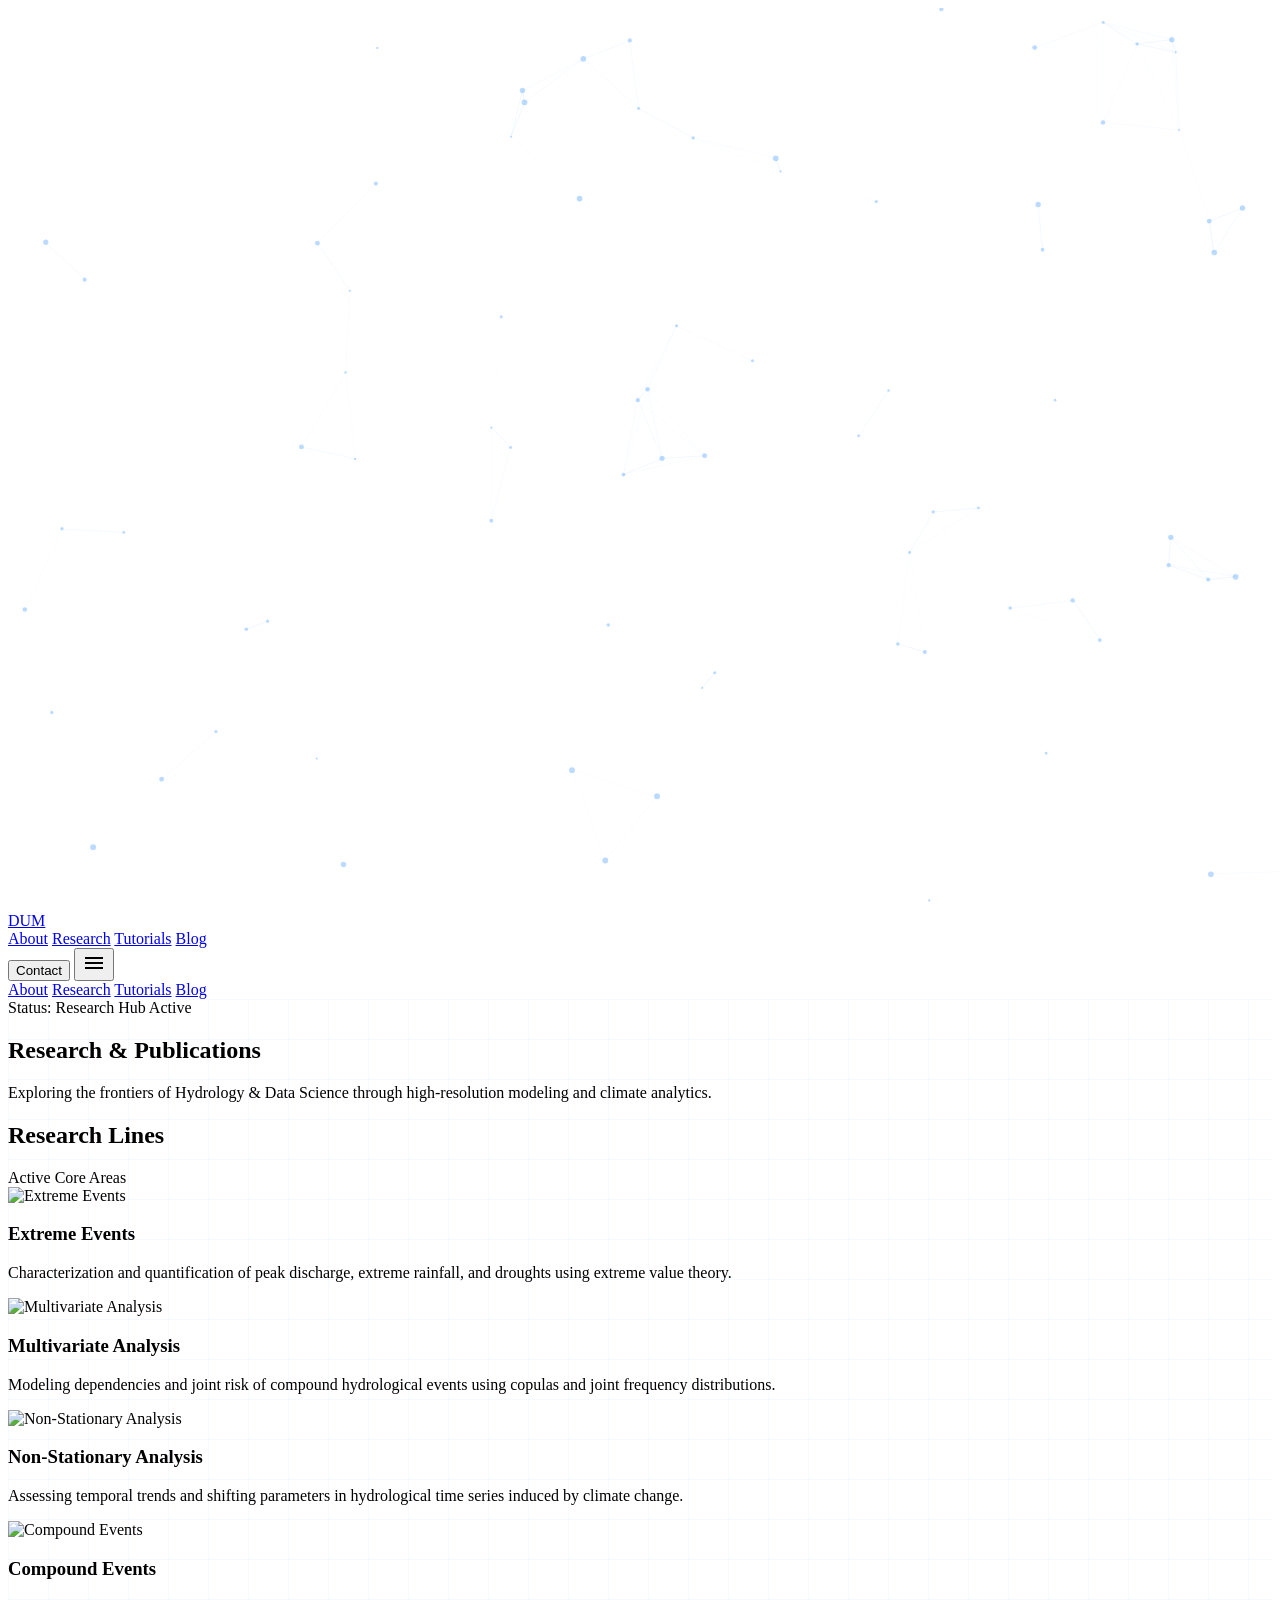
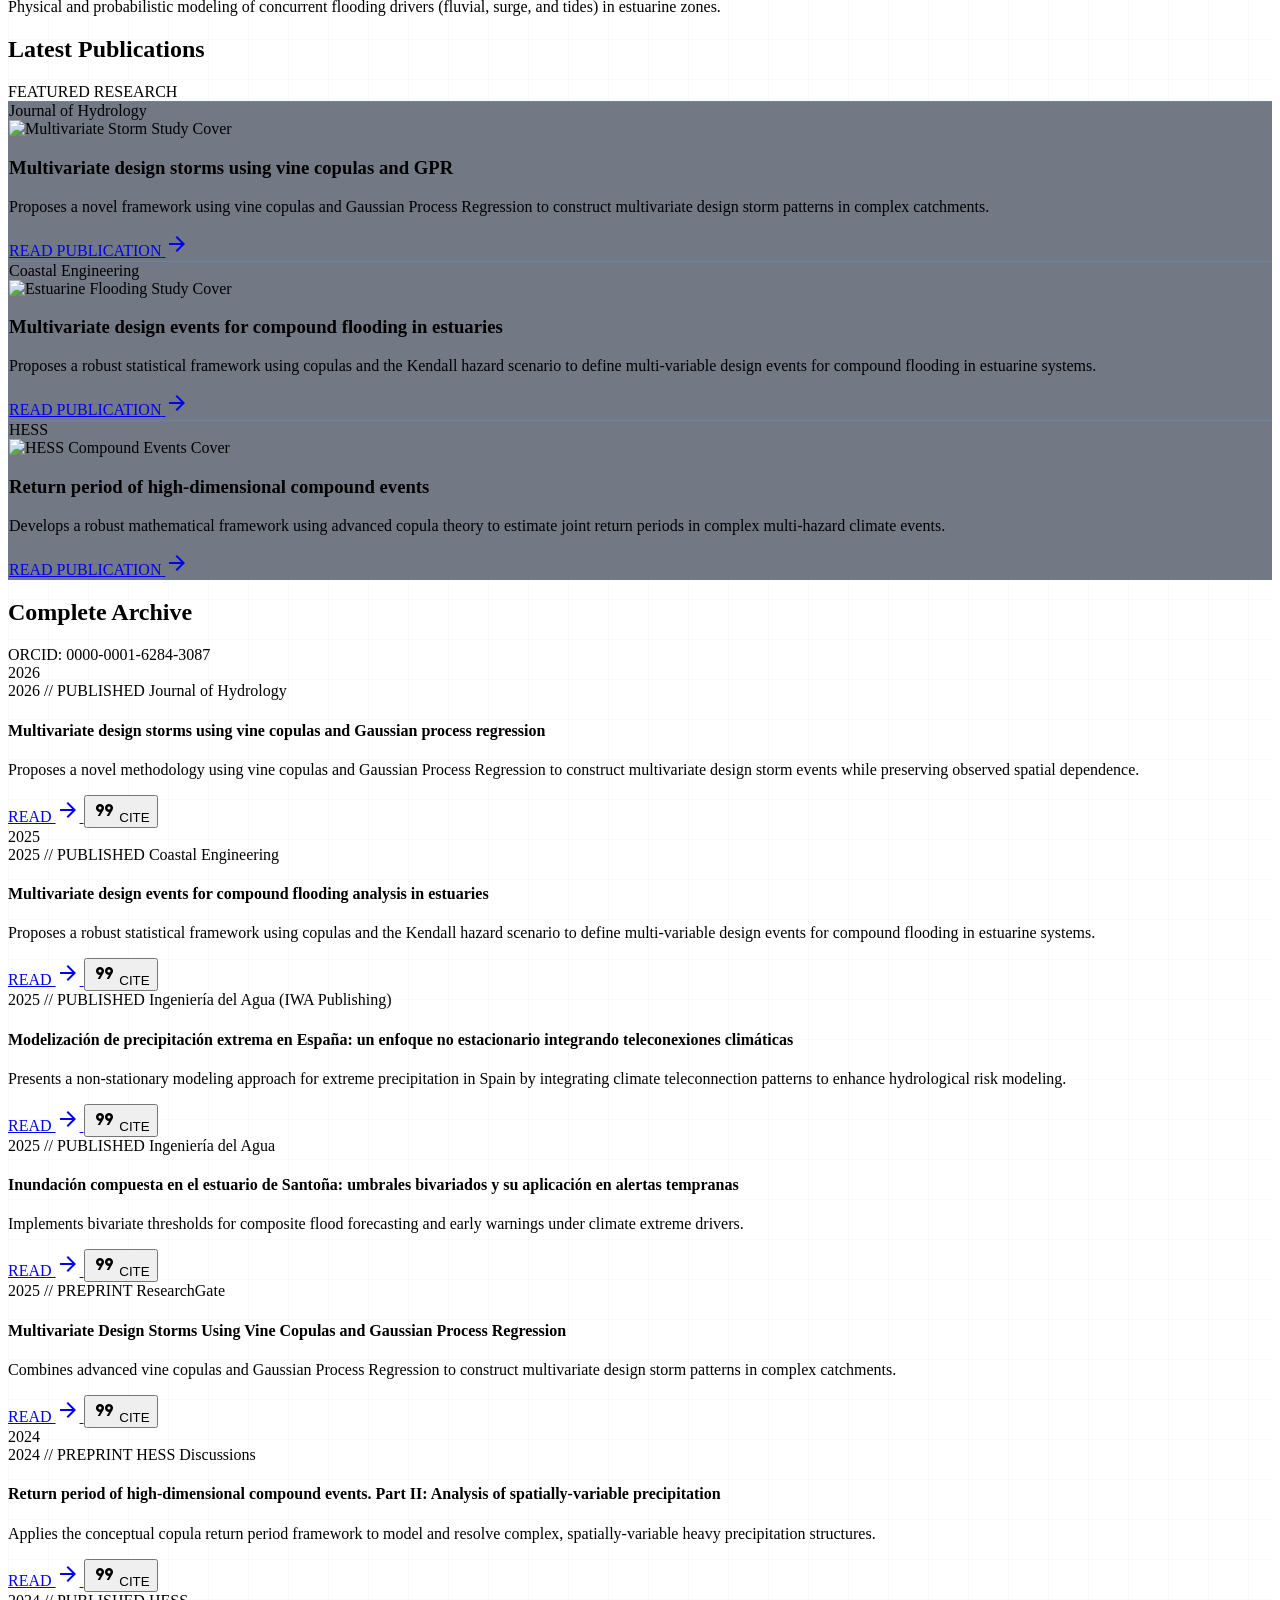
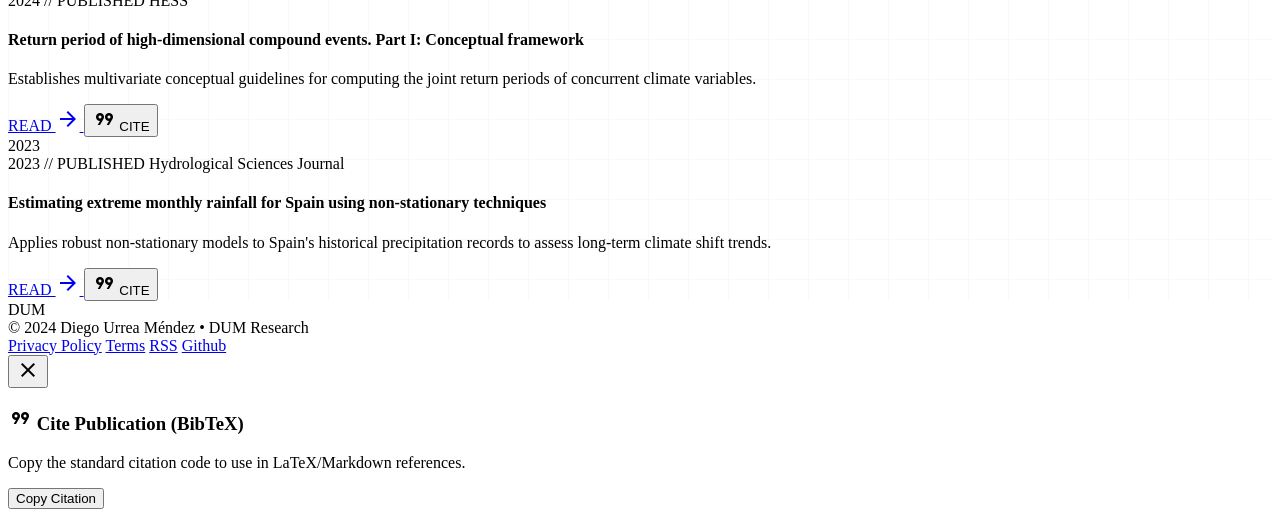
==== index.html @ 6f131d5b "Add files via upload" ====
<!DOCTYPE html>

<html class="dark" lang="en"><head>
<meta charset="utf-8"/>
<meta content="width=device-width, initial-scale=1.0" name="viewport"/>
<title>DUM Research | Research Insights</title>
<script src="https://cdn.tailwindcss.com?plugins=forms,container-queries"></script>
<link href="https://fonts.googleapis.com/css2?family=Space+Grotesk:wght@300;400;500;600;700&amp;family=Inter:wght@300;400;500;600&amp;family=JetBrains+Mono:wght@400;500&amp;display=swap" rel="stylesheet"/>
<link href="https://fonts.googleapis.com/css2?family=Material+Symbols+Outlined:wght,FILL@100..700,0..1&amp;display=swap" rel="stylesheet"/>
<script id="tailwind-config">
        tailwind.config = {
            darkMode: "class",
            theme: {
                extend: {
                    colors: {
                        "on-primary-container": "#002b24",
                        "on-tertiary-fixed-variant": "#643f00",
                        "on-primary": "#00201b",
                        "surface-container-low": "#0e1e36",
                        "surface-dim": "#0a1628",
                        "on-tertiary-fixed": "#2a1800",
                        "on-surface-variant": "#bbc9cd",
                        "surface-container-high": "#1f2f4d",
                        "secondary-fixed-dim": "#d0bcff",
                        "on-primary-fixed-variant": "#004d40",
                        "primary-container": "#58a6ff",
                        "on-secondary": "#3c0091",
                        "error": "#ffb4ab",
                        "background": "#0a1628",
                        "surface-bright": "#2e394d",
                        "surface-container-highest": "#2a3548",
                        "outline-variant": "#3c494c",
                        "tertiary": "#ffd6a3",
                        "primary-fixed": "#99f6e4",
                        "secondary-container": "#571bc1",
                        "on-error": "#690005",
                        "inverse-primary": "#006877",
                        "on-secondary-fixed-variant": "#5516be",
                        "surface-container-lowest": "#050d18",
                        "on-surface": "#d7e3fc",
                        "error-container": "#93000a",
                        "tertiary-fixed-dim": "#ffb957",
                        "on-tertiary": "#462b00",
                        "secondary-fixed": "#e9ddff",
                        "primary-fixed-dim": "#58a6ff",
                        "tertiary-fixed": "#ffddb5",
                        "outline": "#859397",
                        "surface-tint": "#58a6ff",
                        "inverse-surface": "#d7e3fc",
                        "tertiary-container": "#ffb13b",
                        "on-error-container": "#ffdad6",
                        "surface-container": "#14253e",
                        "surface": "#0a1628",
                        "on-secondary-container": "#c4abff",
                        "inverse-on-surface": "#253144",
                        "surface-variant": "#2a3548",
                        "on-primary-fixed": "#00120f",
                        "primary": "#58a6ff",
                        "on-secondary-fixed": "#23005c",
                        "secondary": "#8b5cf6",
                        "on-background": "#d7e3fc",
                        "on-tertiary-container": "#6e4600"
                    },
                    fontFamily: {
                        "headline": ["Space Grotesk"],
                        "body": ["Inter"],
                        "label": ["Space Grotesk"],
                        "mono": ["JetBrains Mono"]
                    },
                    borderRadius: { "DEFAULT": "0.125rem", "lg": "0.25rem", "xl": "0.5rem", "full": "0.75rem" },
                },
            },
        }
    </script>
<style>
        .material-symbols-outlined {
            font-variation-settings: 'FILL' 0, 'wght' 400, 'GRAD' 0, 'opsz' 24;
        }
        .coordinate-grid {
            background-image: linear-gradient(to right, rgba(88, 166, 255, 0.05) 1px, transparent 1px),
                              linear-gradient(to bottom, rgba(88, 166, 255, 0.05) 1px, transparent 1px);
            background-size: 40px 40px;
        }
        .glass-panel {
            backdrop-filter: blur(20px);
            background: rgba(10, 26, 48, 0.7);
            border-top: 1px solid rgba(88, 166, 255, 0.2);
        }
        .lightning {
            position: fixed;
            top: 0;
            left: 0;
            width: 100%;
            height: 100%;
            background: rgba(88, 166, 255, 0.03);
            z-index: 99;
            opacity: 0;
            pointer-events: none;
            transition: opacity 0.05s ease;
        }
        .reveal-element {
            opacity: 0;
            transform: translateY(30px);
            transition: opacity 0.8s cubic-bezier(0.16, 1, 0.3, 1), transform 0.8s cubic-bezier(0.16, 1, 0.3, 1);
            will-change: transform, opacity;
        }
        .reveal-element.revealed {
            opacity: 1;
            transform: translateY(0);
        }
        .reveal-delayed-1 { transition-delay: 100ms; }
        .reveal-delayed-2 { transition-delay: 200ms; }
        .reveal-delayed-3 { transition-delay: 300ms; }
        .reveal-delayed-4 { transition-delay: 400ms; }
        .glass-card {
            background: rgba(20, 32, 50, 0.6);
            backdrop-filter: blur(12px);
            border-top: 1px solid rgba(88, 166, 255, 0.2);
            border-left: 1px solid rgba(88, 166, 255, 0.05);
            border-right: 1px solid rgba(88, 166, 255, 0.05);
            border-bottom: 1px solid rgba(88, 166, 255, 0.05);
        }
    </style>
</head>
<body class="bg-[#0a1628] text-on-surface font-body selection:bg-primary/30 selection:text-primary">
<canvas id="fluid-canvas" class="fixed top-0 left-0 w-full h-full z-[1] pointer-events-none"></canvas>
<div class="lightning" id="lightning"></div>
<!-- Top Navigation Bar -->
<nav class="fixed top-0 w-full z-50 bg-[#0a1628]/80 backdrop-blur-md border-b border-blue-500/10 shadow-[0_0_20px_rgba(88,235,255,0.08)]">
<div class="flex justify-between items-center px-8 h-16 max-w-7xl mx-auto">
<a href="./index.html" class="text-xl font-bold tracking-tighter text-blue-400 font-headline">DUM</a>
<div class="hidden md:flex gap-8 font-label tracking-tight text-sm uppercase">
<a class="text-slate-400 hover:text-cyan-200 transition-colors" href="./about/index.html">About</a>
<a class="text-cyan-400 border-b-2 border-cyan-400 pb-1" href="./index.html">Research</a>
<a class="text-slate-400 hover:text-cyan-200 transition-colors" href="./tutorials/index.html">Tutorials</a>
<a class="text-slate-400 hover:text-cyan-200 transition-colors" href="./articles/extreme-rainfall/index.html">Blog</a>
</div>
<div class="flex items-center gap-4">
<button class="bg-gradient-to-r from-primary to-primary-container text-on-primary px-5 py-2 font-label text-xs uppercase tracking-widest font-bold rounded-sm hover:opacity-90 transition-opacity hidden sm:block">
                Contact
            </button>
<button id="mobile-menu-btn" class="md:hidden p-2 text-cyan-400 hover:bg-cyan-950/30 transition-all rounded-lg">
    <span class="material-symbols-outlined">menu</span>
</button>
</div>
</div>
<!-- Mobile Menu -->
<div id="mobile-menu" class="hidden absolute top-16 left-0 w-full bg-[#071325]/95 backdrop-blur-md border-b border-cyan-500/10 flex flex-col p-6 gap-4 font-label tracking-tight text-sm uppercase md:hidden z-50">
    <a class="text-slate-400 hover:text-cyan-200 transition-colors" href="./about/index.html">About</a>
    <a class="text-cyan-400" href="./index.html">Research</a>
    <a class="text-slate-400 hover:text-cyan-200 transition-colors" href="./tutorials/index.html">Tutorials</a>
    <a class="text-slate-400 hover:text-cyan-200 transition-colors" href="./articles/extreme-rainfall/index.html">Blog</a>
</div>
</nav>
<main class="relative z-10 pt-16 min-h-screen coordinate-grid">
<div class="max-w-7xl mx-auto px-8 py-12 lg:py-24 space-y-24">
<!-- Hero Section -->
<section class="relative">
<div class="space-y-4">
<div class="inline-flex items-center gap-2 px-3 py-1 rounded bg-primary/10 border border-primary/20 mb-6">
<span class="w-2 h-2 rounded-full bg-primary animate-pulse"></span>
<span class="font-mono text-[10px] uppercase tracking-widest text-primary">Status: Research Hub Active</span>
</div>
<h1 class="text-5xl md:text-7xl font-headline font-bold tracking-tighter text-on-surface mb-6">
                                Research &amp; <span class="text-transparent bg-clip-text bg-gradient-to-r from-primary to-secondary">Publications</span>
</h1>
<p class="text-xl text-on-surface-variant max-w-2xl font-light leading-relaxed">
                                Exploring the frontiers of Hydrology &amp; Data Science through high-resolution modeling and climate analytics.
                            </p>
</div>
</section>

<!-- Research Lines -->
<section class="space-y-8">
<div class="flex items-center justify-between border-b border-outline-variant/20 pb-4">
<h2 class="font-headline text-3xl font-bold text-on-surface tracking-tighter">Research Lines</h2>
<div class="font-mono text-[10px] text-slate-500">Active Core Areas</div>
</div>
<div class="grid grid-cols-1 sm:grid-cols-2 lg:grid-cols-4 gap-6">
<!-- Card 1 -->
<div class="bg-surface-container border border-outline-variant/10 rounded overflow-hidden hover:bg-surface-container-high transition-colors group flex flex-col h-full">
<div class="w-full aspect-square overflow-hidden relative bg-[#030e20]/60">
<img class="w-full h-full object-cover grayscale group-hover:grayscale-0 transition-all duration-500" alt="Extreme Events" src="https://lh3.googleusercontent.com/aida-public/[base64]"/>
<div class="absolute inset-0 bg-gradient-to-t from-[#0d1a2d] to-transparent opacity-50"></div>
</div>
<div class="p-6 flex-grow flex flex-col justify-between">
<div>
<h3 class="font-headline text-lg font-semibold mb-2 group-hover:text-primary transition-colors">Extreme Events</h3>
<p class="text-on-surface-variant text-xs leading-relaxed">Characterization and quantification of peak discharge, extreme rainfall, and droughts using extreme value theory.</p>
</div>
</div>
</div>
<!-- Card 2 -->
<div class="bg-surface-container border border-outline-variant/10 rounded overflow-hidden hover:bg-surface-container-high transition-colors group flex flex-col h-full">
<div class="w-full aspect-square overflow-hidden relative bg-[#030e20]/60">
<img class="w-full h-full object-cover grayscale group-hover:grayscale-0 transition-all duration-500" alt="Multivariate Analysis" src="about/multivariate-analysis.png"/>
<div class="absolute inset-0 bg-gradient-to-t from-[#0d1a2d] to-transparent opacity-50"></div>
</div>
<div class="p-6 flex-grow flex flex-col justify-between">
<div>
<h3 class="font-headline text-lg font-semibold mb-2 group-hover:text-secondary transition-colors">Multivariate Analysis</h3>
<p class="text-on-surface-variant text-xs leading-relaxed">Modeling dependencies and joint risk of compound hydrological events using copulas and joint frequency distributions.</p>
</div>
</div>
</div>
<!-- Card 3 -->
<div class="bg-surface-container border border-outline-variant/10 rounded overflow-hidden hover:bg-surface-container-high transition-colors group flex flex-col h-full">
<div class="w-full aspect-square overflow-hidden relative bg-[#030e20]/60">
<img class="w-full h-full object-cover grayscale group-hover:grayscale-0 transition-all duration-500" alt="Non-Stationary Analysis" src="about/non-stationary-analysis.png"/>
<div class="absolute inset-0 bg-gradient-to-t from-[#0d1a2d] to-transparent opacity-50"></div>
</div>
<div class="p-6 flex-grow flex flex-col justify-between">
<div>
<h3 class="font-headline text-lg font-semibold mb-2 group-hover:text-tertiary transition-colors">Non-Stationary Analysis</h3>
<p class="text-on-surface-variant text-xs leading-relaxed">Assessing temporal trends and shifting parameters in hydrological time series induced by climate change.</p>
</div>
</div>
</div>
<!-- Card 4 -->
<div class="bg-surface-container border border-outline-variant/10 rounded overflow-hidden hover:bg-surface-container-high transition-colors group flex flex-col h-full">
<div class="w-full aspect-square overflow-hidden relative bg-[#030e20]/60">
<img class="w-full h-full object-cover grayscale group-hover:grayscale-0 transition-all duration-500" alt="Compound Events" src="about/compound-events.png"/>
<div class="absolute inset-0 bg-gradient-to-t from-[#0d1a2d] to-transparent opacity-50"></div>
</div>
<div class="p-6 flex-grow flex flex-col justify-between">
<div>
<h3 class="font-headline text-lg font-semibold mb-2 group-hover:text-primary transition-colors">Compound Events</h3>
<p class="text-on-surface-variant text-xs leading-relaxed">Physical and probabilistic modeling of concurrent flooding drivers (fluvial, surge, and tides) in estuarine zones.</p>
</div>
</div>
</div>
</div>
</section>

<!-- Latest Publications -->
<section class="space-y-8">
<div class="flex items-center justify-between border-b border-outline-variant/20 pb-4">
<h2 class="font-headline text-3xl font-bold text-on-surface tracking-tighter">Latest Publications</h2>
<div class="font-mono text-[10px] text-slate-500">FEATURED RESEARCH</div>
</div>
<div class="grid grid-cols-1 lg:grid-cols-3 gap-8">
<!-- Featured Paper 1 (2026) -->
<div class="glass-card p-8 group relative flex flex-col h-full hover:shadow-[0_0_30px_rgba(138,235,255,0.1)] transition-all duration-500 rounded-sm">
<div class="flex justify-between items-start mb-6">
<span class="font-mono text-[10px] text-primary tracking-widest uppercase bg-primary/10 px-3 py-1.5 border border-primary/20 rounded-sm">Journal of Hydrology</span>
</div>
<!-- Integrated Image -->
<div class="w-full aspect-[16/10] overflow-hidden rounded-sm mb-6 relative bg-surface-container-lowest border border-outline-variant/10">
<img class="w-full h-full object-contain transition-all duration-500 group-hover:scale-105" alt="Multivariate Storm Study Cover" src="about/multivariate-analysis.png"/>
<div class="absolute inset-0 bg-gradient-to-t from-[#0d1a2d]/80 to-transparent"></div>
</div>
<h3 class="text-xl font-headline font-semibold mb-4 text-on-surface group-hover:text-primary transition-colors leading-snug">
Multivariate design storms using vine copulas and GPR
</h3>
<p class="font-mono text-xs text-on-surface-variant leading-relaxed mb-6 flex-grow">
Proposes a novel framework using vine copulas and Gaussian Process Regression to construct multivariate design storm patterns in complex catchments.
</p>
<div class="flex flex-col gap-3 mb-2">
  <a href="https://doi.org/10.1016/j.jhydrol.2026.135762" target="_blank" class="flex items-center justify-between p-3.5 bg-primary/10 hover:bg-primary/20 border border-primary text-xs font-mono text-primary group/link transition-all rounded shadow-[0_0_15px_rgba(88,166,255,0.15)] hover:shadow-[0_0_20px_rgba(88,166,255,0.3)]">
    <span class="tracking-wider font-bold">READ PUBLICATION</span>
    <span class="material-symbols-outlined text-sm group-hover/link:translate-x-1.5 transition-transform">arrow_forward</span>
  </a>
</div>
</div>

<!-- Featured Paper 2 (2025) -->
<div class="glass-card p-8 group relative flex flex-col h-full hover:shadow-[0_0_30px_rgba(138,235,255,0.1)] transition-all duration-500 rounded-sm">
<div class="flex justify-between items-start mb-6">
<span class="font-mono text-[10px] text-secondary tracking-widest uppercase bg-secondary/10 px-3 py-1.5 border border-secondary/20 rounded-sm">Coastal Engineering</span>
</div>
<!-- Integrated Image -->
<div class="w-full aspect-[16/10] overflow-hidden rounded-sm mb-6 relative bg-surface-container-lowest border border-outline-variant/10">
<img class="w-full h-full object-contain transition-all duration-500 group-hover:scale-105" alt="Estuarine Flooding Study Cover" src="about/inundacion_santoña.png"/>
<div class="absolute inset-0 bg-gradient-to-t from-[#0d1a2d]/80 to-transparent"></div>
</div>
<h3 class="text-xl font-headline font-semibold mb-4 text-on-surface group-hover:text-secondary transition-colors leading-snug">
Multivariate design events for compound flooding in estuaries
</h3>
<p class="font-mono text-xs text-on-surface-variant leading-relaxed mb-6 flex-grow">
Proposes a robust statistical framework using copulas and the Kendall hazard scenario to define multi-variable design events for compound flooding in estuarine systems.
</p>
<div class="flex flex-col gap-3 mb-2">
  <a href="https://doi.org/10.1016/j.coastaleng.2025.104850" target="_blank" class="flex items-center justify-between p-3.5 bg-secondary/10 hover:bg-secondary/20 border border-secondary text-xs font-mono text-secondary group/link transition-all rounded shadow-[0_0_15px_rgba(139,92,246,0.15)] hover:shadow-[0_0_20px_rgba(139,92,246,0.3)]">
    <span class="tracking-wider font-bold">READ PUBLICATION</span>
    <span class="material-symbols-outlined text-sm group-hover/link:translate-x-1.5 transition-transform">arrow_forward</span>
  </a>
</div>
</div>

<!-- Featured Paper 3 (2024) -->
<div class="glass-card p-8 group relative flex flex-col h-full hover:shadow-[0_0_30px_rgba(138,235,255,0.1)] transition-all duration-500 rounded-sm">
<div class="flex justify-between items-start mb-6">
<span class="font-mono text-[10px] text-tertiary tracking-widest uppercase bg-tertiary/10 px-3 py-1.5 border border-tertiary/20 rounded-sm">HESS</span>
</div>
<!-- Integrated Image -->
<div class="w-full aspect-[16/10] overflow-hidden rounded-sm mb-6 relative bg-surface-container-lowest border border-outline-variant/10">
<img class="w-full h-full object-contain transition-all duration-500 group-hover:scale-105" alt="HESS Compound Events Cover" src="about/compound-events.png"/>
<div class="absolute inset-0 bg-gradient-to-t from-[#0d1a2d]/80 to-transparent"></div>
</div>
<h3 class="text-xl font-headline font-semibold mb-4 text-on-surface group-hover:text-tertiary transition-colors leading-snug">
Return period of high-dimensional compound events
</h3>
<p class="font-mono text-xs text-on-surface-variant leading-relaxed mb-6 flex-grow">
Develops a robust mathematical framework using advanced copula theory to estimate joint return periods in complex multi-hazard climate events.
</p>
<div class="flex flex-col gap-3 mb-2">
  <a href="https://doi.org/10.5194/hess-2024-334" target="_blank" class="flex items-center justify-between p-3.5 bg-tertiary/10 hover:bg-tertiary/20 border border-tertiary text-xs font-mono text-tertiary group/link transition-all rounded shadow-[0_0_15px_rgba(255,214,163,0.15)] hover:shadow-[0_0_20px_rgba(255,214,163,0.3)]">
    <span class="tracking-wider font-bold">READ PUBLICATION</span>
    <span class="material-symbols-outlined text-sm group-hover/link:translate-x-1.5 transition-transform">arrow_forward</span>
  </a>
</div>
</div>
</section>

<!-- Complete Archive -->
<section class="space-y-8 pt-16 border-t border-outline-variant/10 w-full">
<div class="flex items-center justify-between border-b border-outline-variant/20 pb-4">
<h2 class="font-headline text-3xl font-bold text-on-surface tracking-tighter">Complete Archive</h2>
<div class="font-mono text-[10px] text-slate-500">ORCID: 0000-0001-6284-3087</div>
</div>


<!-- Publications List (Grouped by Year) -->
<div class="space-y-12">
  
  <!-- Year 2026 -->
  <div class="space-y-6">
    <div class="flex items-center gap-4 border-b border-outline-variant/10 pb-3">
      <span class="font-headline text-2xl font-bold text-primary tracking-wider font-mono">2026</span>
      <div class="h-[1px] flex-grow bg-gradient-to-r from-primary/30 to-transparent"></div>
    </div>
    <div class="space-y-4">
      <!-- Paper 0 (New 2026 Paper) -->
      <div class="publication-item bg-surface-container-lowest p-6 border border-outline-variant/10 hover:border-primary/30 transition-all flex flex-col justify-between group rounded-sm" data-category="journal" data-year="2026">
      <div class="space-y-2">
      <div class="flex items-center justify-between">
      <span class="font-mono text-[9px] text-primary">2026 // PUBLISHED</span>
      <span class="text-[9px] text-slate-500 font-mono">Journal of Hydrology</span>
      </div>
      <h4 class="font-headline font-bold text-lg leading-snug group-hover:text-primary transition-colors">Multivariate design storms using vine copulas and Gaussian process regression</h4>
      <p class="text-base text-slate-400 font-light">Proposes a novel methodology using vine copulas and Gaussian Process Regression to construct multivariate design storm events while preserving observed spatial dependence.</p>
      </div>
      <div class="flex items-center gap-4 mt-4 border-t border-outline-variant/10 pt-3">
      <a class="flex items-center gap-1.5 text-primary hover:text-cyan-300 font-mono text-[10px] uppercase tracking-widest" href="https://doi.org/10.1016/j.jhydrol.2026.135762" target="_blank">
      READ <span class="material-symbols-outlined text-[10px]">arrow_forward</span>
      </a>
      <button onclick="showCitation(event, 'urrea2026_design_storms')" class="text-slate-500 hover:text-primary font-mono text-[10px] uppercase tracking-widest flex items-center gap-1 transition-colors">
      <span class="material-symbols-outlined text-[10px]">format_quote</span> CITE
      </button>
      </div>
      </div>
    </div>
  </div>

  <!-- Year 2025 -->
  <div class="space-y-6">
    <div class="flex items-center gap-4 border-b border-outline-variant/10 pb-3">
      <span class="font-headline text-2xl font-bold text-primary tracking-wider font-mono">2025</span>
      <div class="h-[1px] flex-grow bg-gradient-to-r from-primary/30 to-transparent"></div>
    </div>
    <div class="space-y-4">
      <!-- Paper 1 -->
      <div class="publication-item bg-surface-container-lowest p-6 border border-outline-variant/10 hover:border-primary/30 transition-all flex flex-col justify-between group rounded-sm" data-category="journal" data-year="2025">
      <div class="space-y-2">
      <div class="flex items-center justify-between">
      <span class="font-mono text-[9px] text-primary">2025 // PUBLISHED</span>
      <span class="text-[9px] text-slate-500 font-mono">Coastal Engineering</span>
      </div>
      <h4 class="font-headline font-bold text-lg leading-snug group-hover:text-primary transition-colors">Multivariate design events for compound flooding analysis in estuaries</h4>
      <p class="text-base text-slate-400 font-light">Proposes a robust statistical framework using copulas and the Kendall hazard scenario to define multi-variable design events for compound flooding in estuarine systems.</p>
      </div>
      <div class="flex items-center gap-4 mt-4 border-t border-outline-variant/10 pt-3">
      <a class="flex items-center gap-1.5 text-primary hover:text-cyan-300 font-mono text-[10px] uppercase tracking-widest" href="https://doi.org/10.1016/j.coastaleng.2025.104850" target="_blank">
      READ <span class="material-symbols-outlined text-[10px]">arrow_forward</span>
      </a>
      <button onclick="showCitation(event, 'gomez2025')" class="text-slate-500 hover:text-primary font-mono text-[10px] uppercase tracking-widest flex items-center gap-1 transition-colors">
      <span class="material-symbols-outlined text-[10px]">format_quote</span> CITE
      </button>
      </div>
      </div>

      <!-- Paper 2 -->
      <div class="publication-item bg-surface-container-lowest p-6 border border-outline-variant/10 hover:border-primary/30 transition-all flex flex-col justify-between group rounded-sm" data-category="journal" data-year="2025">
      <div class="space-y-2">
      <div class="flex items-center justify-between">
      <span class="font-mono text-[9px] text-primary">2025 // PUBLISHED</span>
      <span class="text-[9px] text-slate-500 font-mono">Ingeniería del Agua (IWA Publishing)</span>
      </div>
      <h4 class="font-headline font-bold text-lg leading-snug group-hover:text-primary transition-colors">Modelización de precipitación extrema en España: un enfoque no estacionario integrando teleconexiones climáticas</h4>
      <p class="text-base text-slate-400 font-light">Presents a non-stationary modeling approach for extreme precipitation in Spain by integrating climate teleconnection patterns to enhance hydrological risk modeling.</p>
      </div>
      <div class="flex items-center gap-4 mt-4 border-t border-outline-variant/10 pt-3">
      <a class="flex items-center gap-1.5 text-primary hover:text-cyan-300 font-mono text-[10px] uppercase tracking-widest" href="https://iwaponline.com/IA/article/29/3/149/108963" target="_blank">
      READ <span class="material-symbols-outlined text-[10px]">arrow_forward</span>
      </a>
      <button onclick="showCitation(event, 'urrea2025_modelizacion')" class="text-slate-500 hover:text-primary font-mono text-[10px] uppercase tracking-widest flex items-center gap-1 transition-colors">
      <span class="material-symbols-outlined text-[10px]">format_quote</span> CITE
      </button>
      </div>
      </div>

      <!-- Paper 3 -->
      <div class="publication-item bg-surface-container-lowest p-6 border border-outline-variant/10 hover:border-primary/30 transition-all flex flex-col justify-between group rounded-sm" data-category="journal" data-year="2025">
      <div class="space-y-2">
      <div class="flex items-center justify-between">
      <span class="font-mono text-[9px] text-primary">2025 // PUBLISHED</span>
      <span class="text-[9px] text-slate-500 font-mono">Ingeniería del Agua</span>
      </div>
      <h4 class="font-headline font-bold text-lg leading-snug group-hover:text-primary transition-colors">Inundación compuesta en el estuario de Santoña: umbrales bivariados y su aplicación en alertas tempranas</h4>
      <p class="text-base text-slate-400 font-light">Implements bivariate thresholds for composite flood forecasting and early warnings under climate extreme drivers.</p>
      </div>
      <div class="flex items-center gap-4 mt-4 border-t border-outline-variant/10 pt-3">
      <a class="flex items-center gap-1.5 text-primary hover:text-cyan-300 font-mono text-[10px] uppercase tracking-widest" href="https://doi.org/10.4995/ia.2025.23025" target="_blank">
      READ <span class="material-symbols-outlined text-[10px]">arrow_forward</span>
      </a>
      <button onclick="showCitation(event, 'urrea2025')" class="text-slate-500 hover:text-primary font-mono text-[10px] uppercase tracking-widest flex items-center gap-1 transition-colors">
      <span class="material-symbols-outlined text-[10px]">format_quote</span> CITE
      </button>
      </div>
      </div>

      <!-- Paper 4 -->
      <div class="publication-item bg-surface-container-lowest p-6 border border-outline-variant/10 hover:border-primary/30 transition-all flex flex-col justify-between group rounded-sm" data-category="preprint" data-year="2025">
      <div class="space-y-2">
      <div class="flex items-center justify-between">
      <span class="font-mono text-[9px] text-secondary">2025 // PREPRINT</span>
      <span class="text-[9px] text-slate-500 font-mono">ResearchGate</span>
      </div>
      <h4 class="font-headline font-bold text-lg leading-snug group-hover:text-secondary transition-colors">Multivariate Design Storms Using Vine Copulas and Gaussian Process Regression</h4>
      <p class="text-base text-slate-400 font-light">Combines advanced vine copulas and Gaussian Process Regression to construct multivariate design storm patterns in complex catchments.</p>
      </div>
      <div class="flex items-center gap-4 mt-4 border-t border-outline-variant/10 pt-3">
      <a class="flex items-center gap-1.5 text-secondary hover:text-purple-300 font-mono text-[10px] uppercase tracking-widest" href="https://doi.org/10.13140/RG.2.2.14690.54728" target="_blank">
      READ <span class="material-symbols-outlined text-[10px]">arrow_forward</span>
      </a>
      <button onclick="showCitation(event, 'urrea2025_design_storms')" class="text-slate-500 hover:text-primary font-mono text-[10px] uppercase tracking-widest flex items-center gap-1 transition-colors">
      <span class="material-symbols-outlined text-[10px]">format_quote</span> CITE
      </button>
      </div>
      </div>
    </div>
  </div>

  <!-- Year 2024 -->
  <div class="space-y-6 pt-6">
    <div class="flex items-center gap-4 border-b border-outline-variant/10 pb-3">
      <span class="font-headline text-2xl font-bold text-primary tracking-wider font-mono">2024</span>
      <div class="h-[1px] flex-grow bg-gradient-to-r from-primary/30 to-transparent"></div>
    </div>
    <div class="space-y-4">
      <!-- Paper 5 -->
      <div class="publication-item bg-surface-container-lowest p-6 border border-outline-variant/10 hover:border-primary/30 transition-all flex flex-col justify-between group rounded-sm" data-category="preprint" data-year="2024">
      <div class="space-y-2">
      <div class="flex items-center justify-between">
      <span class="font-mono text-[9px] text-secondary">2024 // PREPRINT</span>
      <span class="text-[9px] text-slate-500 font-mono">HESS Discussions</span>
      </div>
      <h4 class="font-headline font-bold text-lg leading-snug group-hover:text-secondary transition-colors">Return period of high-dimensional compound events. Part II: Analysis of spatially-variable precipitation</h4>
      <p class="text-base text-slate-400 font-light">Applies the conceptual copula return period framework to model and resolve complex, spatially-variable heavy precipitation structures.</p>
      </div>
      <div class="flex items-center gap-4 mt-4 border-t border-outline-variant/10 pt-3">
      <a class="flex items-center gap-1.5 text-secondary hover:text-purple-300 font-mono text-[10px] uppercase tracking-widest" href="https://doi.org/10.5194/hess-2024-334" target="_blank">
      READ <span class="material-symbols-outlined text-[10px]">arrow_forward</span>
      </a>
      <button onclick="showCitation(event, 'urrea2024_hess_part2')" class="text-slate-500 hover:text-primary font-mono text-[10px] uppercase tracking-widest flex items-center gap-1 transition-colors">
      <span class="material-symbols-outlined text-[10px]">format_quote</span> CITE
      </button>
      </div>
      </div>

      <!-- Paper 6 -->
      <div class="publication-item bg-surface-container-lowest p-6 border border-outline-variant/10 hover:border-primary/30 transition-all flex flex-col justify-between group rounded-sm" data-category="journal" data-year="2024">
      <div class="space-y-2">
      <div class="flex items-center justify-between">
      <span class="font-mono text-[9px] text-primary">2024 // PUBLISHED</span>
      <span class="text-[9px] text-slate-500 font-mono">HESS</span>
      </div>
      <h4 class="font-headline font-bold text-lg leading-snug group-hover:text-primary transition-colors">Return period of high-dimensional compound events. Part I: Conceptual framework</h4>
      <p class="text-base text-slate-400 font-light">Establishes multivariate conceptual guidelines for computing the joint return periods of concurrent climate variables.</p>
      </div>
      <div class="flex items-center gap-4 mt-4 border-t border-outline-variant/10 pt-3">
      <a class="flex items-center gap-1.5 text-primary hover:text-cyan-300 font-mono text-[10px] uppercase tracking-widest" href="https://doi.org/10.5194/hess-2024-334" target="_blank">
      READ <span class="material-symbols-outlined text-[10px]">arrow_forward</span>
      </a>
      <button onclick="showCitation(event, 'urrea2024')" class="text-slate-500 hover:text-primary font-mono text-[10px] uppercase tracking-widest flex items-center gap-1 transition-colors">
      <span class="material-symbols-outlined text-[10px]">format_quote</span> CITE
      </button>
      </div>
      </div>
    </div>
  </div>

  <!-- Year 2023 -->
  <div class="space-y-6 pt-6">
    <div class="flex items-center gap-4 border-b border-outline-variant/10 pb-3">
      <span class="font-headline text-2xl font-bold text-primary tracking-wider font-mono">2023</span>
      <div class="h-[1px] flex-grow bg-gradient-to-r from-primary/30 to-transparent"></div>
    </div>
    <div class="space-y-4">
      <!-- Paper 7 -->
      <div class="publication-item bg-surface-container-lowest p-6 border border-outline-variant/10 hover:border-primary/30 transition-all flex flex-col justify-between group rounded-sm" data-category="journal" data-year="2023">
      <div class="space-y-2">
      <div class="flex items-center justify-between">
      <span class="font-mono text-[9px] text-primary">2023 // PUBLISHED</span>
      <span class="text-[9px] text-slate-500 font-mono">Hydrological Sciences Journal</span>
      </div>
      <h4 class="font-headline font-bold text-lg leading-snug group-hover:text-primary transition-colors">Estimating extreme monthly rainfall for Spain using non-stationary techniques</h4>
      <p class="text-base text-slate-400 font-light">Applies robust non-stationary models to Spain's historical precipitation records to assess long-term climate shift trends.</p>
      </div>
      <div class="flex items-center gap-4 mt-4 border-t border-outline-variant/10 pt-3">
      <a class="flex items-center gap-1.5 text-primary hover:text-cyan-300 font-mono text-[10px] uppercase tracking-widest" href="https://doi.org/10.1080/02626667.2023.2193294" target="_blank">
      READ <span class="material-symbols-outlined text-[10px]">arrow_forward</span>
      </a>
      <button onclick="showCitation(event, 'urrea2023')" class="text-slate-500 hover:text-primary font-mono text-[10px] uppercase tracking-widest flex items-center gap-1 transition-colors">
      <span class="material-symbols-outlined text-[10px]">format_quote</span> CITE
      </button>
      </div>
      </div>
    </div>
  </div>

</div>
</section>
</div>
</main>
<!-- Footer -->
<footer class="w-full py-12 border-t border-slate-800/50 bg-[#030e20]/80 backdrop-blur-md relative z-10">
<div class="flex flex-col md:flex-row justify-between items-center px-8 max-w-7xl mx-auto gap-4">
<div class="text-lg font-bold text-cyan-400 font-headline">DUM</div>
<div class="font-mono text-xs uppercase tracking-widest text-slate-500 text-center md:text-left">
                © 2024 Diego Urrea Méndez • DUM Research
            </div>
<div class="flex gap-6 font-mono text-xs uppercase tracking-widest">
<a class="text-slate-500 hover:text-cyan-300 transition-all opacity-80 hover:opacity-100" href="#">Privacy Policy</a>
<a class="text-slate-500 hover:text-cyan-300 transition-all opacity-80 hover:opacity-100" href="#">Terms</a>
<a class="text-slate-500 hover:text-cyan-300 transition-all opacity-80 hover:opacity-100" href="#">RSS</a>
<a class="text-slate-500 hover:text-cyan-300 transition-all opacity-80 hover:opacity-100" href="https://github.com">Github</a>
</div>
</div>
</footer>
<!-- BibTeX Citation Modal Overlay -->
<div id="citation-modal" class="hidden fixed inset-0 z-[100] bg-[#071325]/85 backdrop-blur-md flex items-center justify-center p-4">
  <div class="bg-surface-container-low border border-primary/30 max-w-xl w-full p-6 rounded shadow-[0_0_50px_rgba(138,235,255,0.15)] relative">
    <button onclick="closeCitation()" class="absolute top-4 right-4 text-slate-500 hover:text-primary transition-colors">
      <span class="material-symbols-outlined">close</span>
    </button>
    <h3 class="font-headline font-bold text-lg text-primary mb-2 flex items-center gap-2">
      <span class="material-symbols-outlined text-sm">format_quote</span> Cite Publication (BibTeX)
    </h3>
    <p class="text-[10px] font-mono text-slate-500 mb-4">Copy the standard citation code to use in LaTeX/Markdown references.</p>
    <div class="bg-surface-container-lowest p-4 border border-outline-variant/30 font-mono text-xs text-primary-fixed-dim rounded overflow-x-auto relative mb-6">
      <pre id="citation-bibtex-content" class="whitespace-pre-wrap break-all"></pre>
    </div>
    <div class="flex justify-end gap-3">
      <button id="copy-citation-btn" class="bg-gradient-to-r from-primary to-primary-container text-on-primary px-5 py-2 font-label text-xs uppercase tracking-widest font-bold rounded-sm hover:opacity-90 transition-opacity">
        Copy Citation
      </button>
    </div>
  </div>
</div>

<script>
    // Mobile Menu
    document.getElementById('mobile-menu-btn')?.addEventListener('click', () => {
        document.getElementById('mobile-menu')?.classList.toggle('hidden');
    });


    // Citation Logic
    const citations = {
        urrea2025_modelizacion: `@article{urrea2025modelizacion,
  title={Modelizaci{\\'o}n de precipitaci{\\'o}n extrema en Espa{\\~n}a: un enfoque no estacionario integrando teleconexiones clim{\\'a}ticas},
  author={Urrea-M{\\'e}ndez, Diego Armando and del Jesus, Manuel},
  journal={Ingenier{\\'i}a del Agua},
  volume={29},
  number={3},
  pages={149--164},
  year={2025},
  publisher={IWA Publishing},
  doi={10.4995/ia.2025.23253}
}`,
        gomez2025: `@article{gomez2025multivariate,
  title={Multivariate design events for compound flooding analysis in estuaries},
  author={Gomez-Rave, Dina Vanessa and Urrea-M{\\'e}ndez, Diego Armando and del Jesus, Manuel},
  journal={Coastal Engineering},
  volume={202},
  pages={104850},
  year={2025},
  publisher={Elsevier},
  doi={10.1016/j.coastaleng.2025.104850}
}`,
        urrea2023: `@article{urrea2023estimating,
  title={Estimating extreme monthly rainfall for Spain using non-stationary techniques},
  author={Urrea M{\\'e}ndez, Diego and others},
  journal={Hydrological Sciences Journal},
  volume={68},
  number={6},
  pages={885--901},
  year={2023},
  publisher={Taylor & Francis},
  doi={10.1080/02626667.2023.2193294}
}`,
        urrea2024: `@article{urrea2024return,
  title={Return period of high-dimensional compound events. Part I: Conceptual framework},
  author={Urrea M{\\'e}ndez, Diego and others},
  journal={Hydrology and Earth System Sciences},
  volume={28},
  year={2024},
  publisher={Copernicus Publications},
  doi={10.5194/hess-2024-334}
}`,
        urrea2024_hess_part2: `@article{urrea2024return2,
  title={Return period of high-dimensional compound events. Part II: Analysis of spatially-variable precipitation},
  author={Urrea M{\\'e}ndez, Diego and others},
  journal={Hydrology and Earth System Sciences Discussions},
  year={2024},
  publisher={Copernicus Publications},
  doi={10.5194/hess-2024-334}
}`,
        urrea2025: `@article{urrea2025inundacion,
  title={Inundaci{\\'o}n compuesta en el estuario de Santo{\\~n}a: umbrales bivariados y su aplicaci{\\'o}n en alertas tempranas},
  author={Urrea M{\\'e}ndez, Diego and others},
  journal={Ingenier{\\'i}a del Agua},
  volume={29},
  year={2025},
  publisher={Universitat Polit{\\`e}cnica de Val{\\`e}ncia},
  doi={10.4995/ia.2025.23025}
}`,
        urrea2025_design_storms: `@article{urrea2025multivariate,
  title={Multivariate Design Storms Using Vine Copulas and Gaussian Process Regression},
  author={Urrea-M{\\'e}ndez, Diego Armando and Gomez-Rave, Dina Vanessa and del Jesus, Manuel},
  journal={ResearchGate Preprint},
  year={2025},
  doi={10.13140/RG.2.2.14690.54728}
}`,
        urrea2026_design_storms: `@article{urrea2026multivariate,
  title={Multivariate design storms using vine copulas and Gaussian process regression},
  author={Urrea-M{\\'e}ndez, Diego Armando and Gomez-Rave, Dina Vanessa and del Jesus, Manuel},
  journal={Journal of Hydrology},
  pages={135762},
  year={2026},
  publisher={Elsevier},
  doi={10.1016/j.jhydrol.2026.135762}
}`
    };

    let activeCitationKey = '';

    function showCitation(event, key) {
        event.preventDefault();
        activeCitationKey = key;
        const modal = document.getElementById('citation-modal');
        const content = document.getElementById('citation-bibtex-content');
        if (modal && content && citations[key]) {
            content.textContent = citations[key];
            modal.classList.remove('hidden');
        }
    }

    function closeCitation() {
        const modal = document.getElementById('citation-modal');
        if (modal) {
            modal.classList.add('hidden');
        }
    }

    document.getElementById('copy-citation-btn')?.addEventListener('click', () => {
        if (activeCitationKey && citations[activeCitationKey]) {
            navigator.clipboard.writeText(citations[activeCitationKey]).then(() => {
                const btn = document.getElementById('copy-citation-btn');
                if (btn) {
                    const originalText = btn.textContent;
                    btn.textContent = 'COPIED!';
                    btn.style.color = '#8aebff';
                    setTimeout(() => {
                        btn.textContent = originalText;
                        btn.style.color = '';
                    }, 2000);
                }
            });
        }
    });

    // Close modal on background click
    document.getElementById('citation-modal')?.addEventListener('click', (e) => {
        if (e.target === document.getElementById('citation-modal')) {
            closeCitation();
        }
    });
</script>

<script>
    // Constellation background particles system
    const canvas = document.getElementById('fluid-canvas');
    if (canvas) {
        const ctx = canvas.getContext('2d');
        let width = canvas.width = window.innerWidth;
        let height = canvas.height = window.innerHeight;
        
        let particles = [];
        const maxParticles = 80;
        const connectionDist = 120;
        const mouse = { x: null, y: null, radius: 180 };
        
        class Particle {
            constructor() {
                this.x = Math.random() * width;
                this.y = Math.random() * height;
                this.vx = (Math.random() - 0.5) * 0.6;
                this.vy = (Math.random() - 0.5) * 0.6;
                this.radius = Math.random() * 2 + 1;
            }
            update() {
                this.x += this.vx;
                this.y += this.vy;
                
                if (this.x < 0 || this.x > width) this.vx = -this.vx;
                if (this.y < 0 || this.y > height) this.vy = -this.vy;
                
                // Mouse interaction: gentle pull
                if (mouse.x !== null) {
                    const dx = mouse.x - this.x;
                    const dy = mouse.y - this.y;
                    const dist = Math.sqrt(dx * dx + dy * dy);
                    if (dist < mouse.radius) {
                        const force = (mouse.radius - dist) / mouse.radius;
                        this.x -= dx * force * 0.03;
                        this.y -= dy * force * 0.03;
                    }
                }
            }
            draw() {
                ctx.beginPath();
                ctx.arc(this.x, this.y, this.radius, 0, Math.PI * 2);
                ctx.fillStyle = 'rgba(88, 166, 255, 0.4)';
                ctx.fill();
            }
        }
        
        function init() {
            particles = [];
            for (let i = 0; i < maxParticles; i++) {
                particles.push(new Particle());
            }
        }
        
        window.addEventListener('resize', () => {
            width = canvas.width = window.innerWidth;
            height = canvas.height = window.innerHeight;
            init();
        });
        
        window.addEventListener('mousemove', (e) => {
            mouse.x = e.clientX;
            mouse.y = e.clientY;
        });
        
        window.addEventListener('mouseleave', () => {
            mouse.x = null;
            mouse.y = null;
        });
        
        function animate() {
            ctx.clearRect(0, 0, width, height);
            
            for (let i = 0; i < particles.length; i++) {
                particles[i].update();
                particles[i].draw();
                
                // Connect to other particles
                for (let j = i + 1; j < particles.length; j++) {
                    const dx = particles[i].x - particles[j].x;
                    const dy = particles[i].y - particles[j].y;
                    const dist = Math.sqrt(dx * dx + dy * dy);
                    
                    if (dist < connectionDist) {
                        const alpha = (connectionDist - dist) / connectionDist * 0.15;
                        ctx.beginPath();
                        ctx.moveTo(particles[i].x, particles[i].y);
                        ctx.lineTo(particles[j].x, particles[j].y);
                        ctx.strokeStyle = `rgba(88, 166, 255, ${alpha})`;
                        ctx.lineWidth = 0.8;
                        ctx.stroke();
                    }
                }
                
                // Connect to mouse
                if (mouse.x !== null) {
                    const dx = particles[i].x - mouse.x;
                    const dy = particles[i].y - mouse.y;
                    const dist = Math.sqrt(dx * dx + dy * dy);
                    if (dist < mouse.radius) {
                        const alpha = (mouse.radius - dist) / mouse.radius * 0.25;
                        ctx.beginPath();
                        ctx.moveTo(particles[i].x, particles[i].y);
                        ctx.lineTo(mouse.x, mouse.y);
                        ctx.strokeStyle = `rgba(139, 92, 246, ${alpha})`;
                        ctx.lineWidth = 1;
                        ctx.stroke();
                    }
                }
            }
            
            requestAnimationFrame(animate);
        }
        
        init();
        animate();
    }

    // Lightning flash animation from original website
    const lightning = document.getElementById('lightning');
    function flash() {
        if(Math.random() > 0.94) {
            if (lightning) {
                lightning.style.opacity = '1';
                setTimeout(() => { if (lightning) lightning.style.opacity = '0'; }, 60);
                if(Math.random() > 0.7) setTimeout(flash, 200);
            }
        }
    }
    setInterval(flash, 3000);

    // Scroll Reveal Observer
    const observerOptions = {
        root: null,
        rootMargin: '0px',
        threshold: 0.05
    };
    
    const revealObserver = new IntersectionObserver((entries) => {
        entries.forEach(entry => {
            if (entry.isIntersecting) {
                entry.target.classList.add('revealed');
                revealObserver.unobserve(entry.target);
            }
        });
    }, observerOptions);
    
    document.querySelectorAll('.reveal-element').forEach(el => {
        revealObserver.observe(el);
    });
</script>
</body></html>
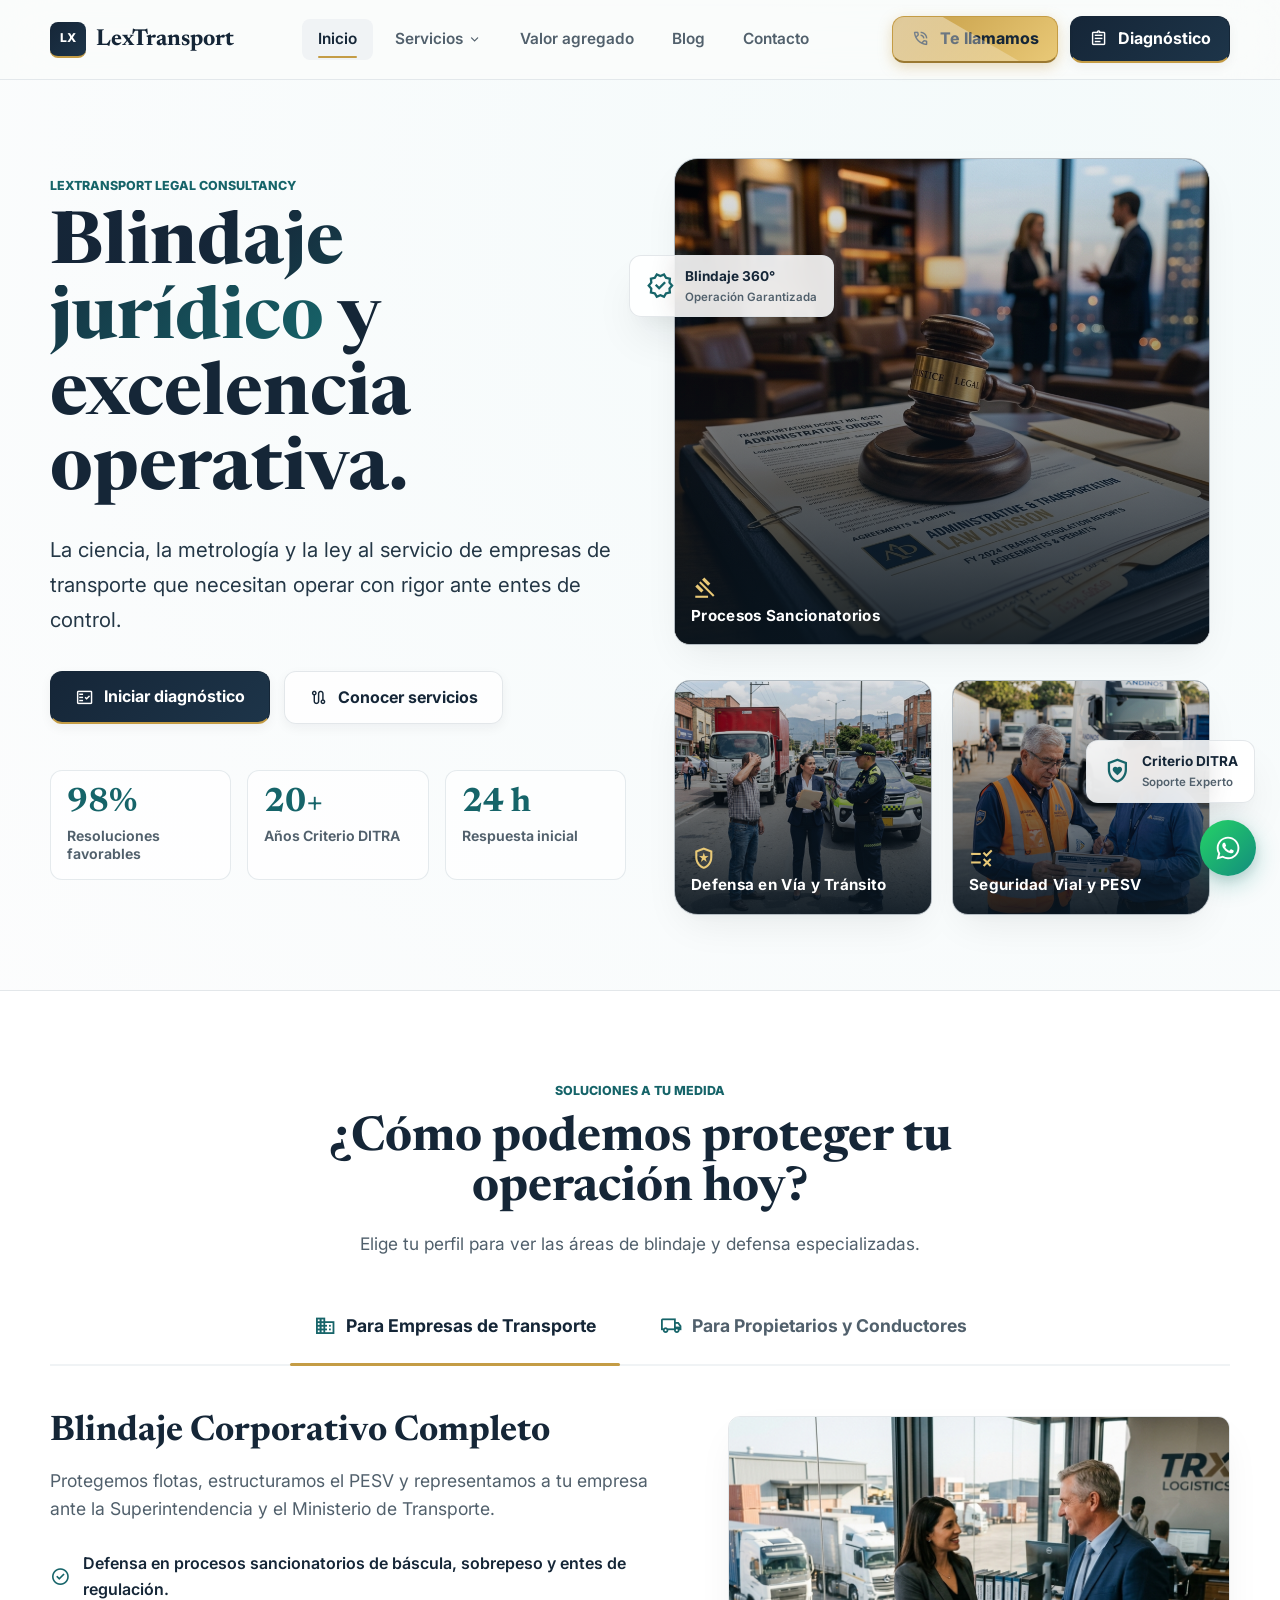
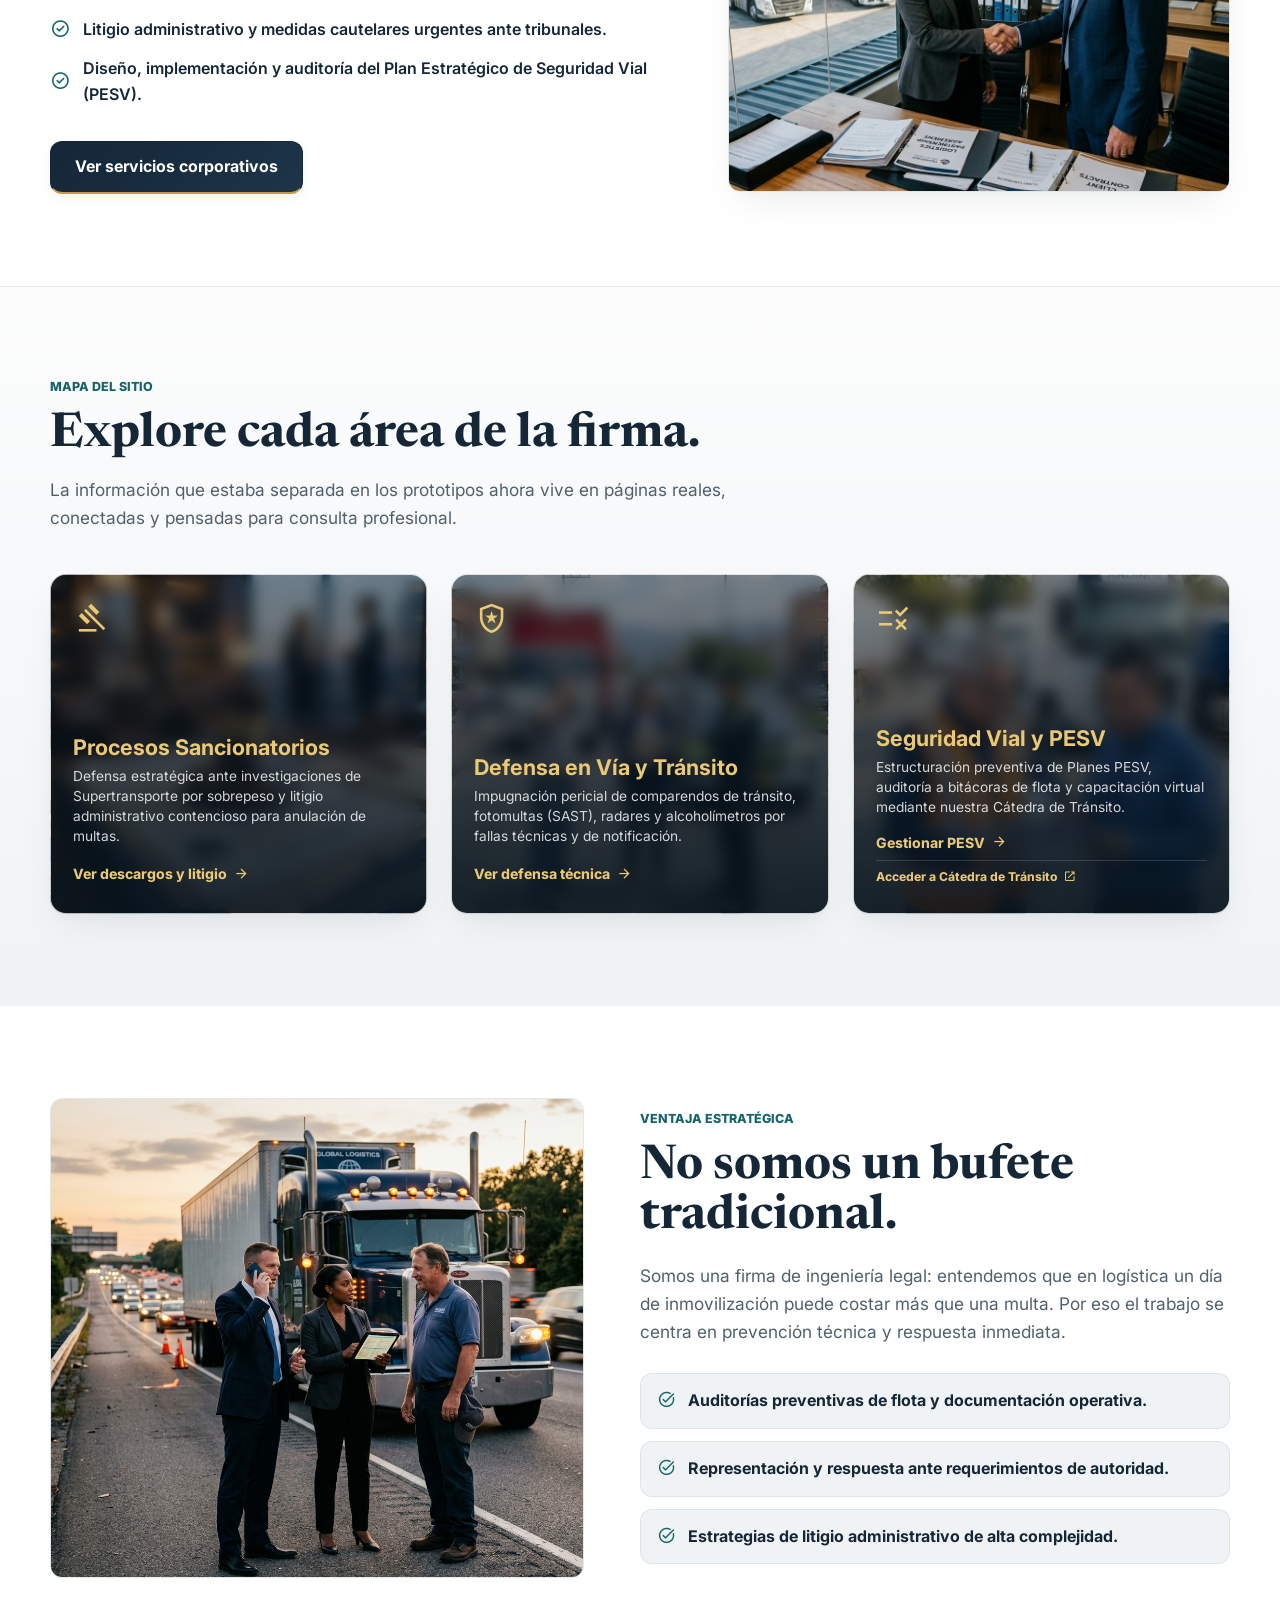
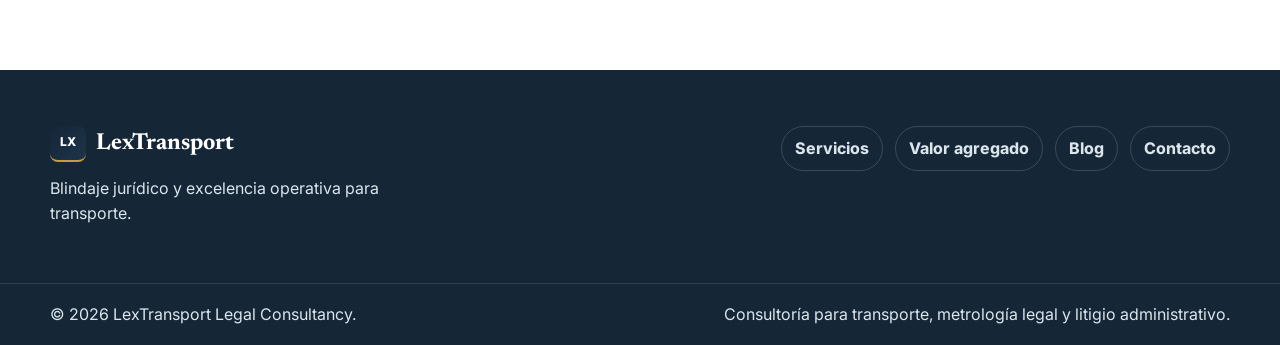
==== commit 9608ea3b: "Add files via upload" ====
--- a/index.html
+++ b/index.html
@@ -1,844 +1,292 @@
-<!DOCTYPE html>
-
-<html class="dark" lang="en"><head>
-<meta charset="utf-8"/>
-<meta content="width=device-width, initial-scale=1.0" name="viewport"/>
-<title>DUM Research | Research Insights</title>
-<script src="https://cdn.tailwindcss.com?plugins=forms,container-queries"></script>
-<link href="https://fonts.googleapis.com/css2?family=Space+Grotesk:wght@300;400;500;600;700&amp;family=Inter:wght@300;400;500;600&amp;family=JetBrains+Mono:wght@400;500&amp;display=swap" rel="stylesheet"/>
-<link href="https://fonts.googleapis.com/css2?family=Material+Symbols+Outlined:wght,FILL@100..700,0..1&amp;display=swap" rel="stylesheet"/>
-<script id="tailwind-config">
-        tailwind.config = {
-            darkMode: "class",
-            theme: {
-                extend: {
-                    colors: {
-                        "on-primary-container": "#002b24",
-                        "on-tertiary-fixed-variant": "#643f00",
-                        "on-primary": "#00201b",
-                        "surface-container-low": "#0e1e36",
-                        "surface-dim": "#0a1628",
-                        "on-tertiary-fixed": "#2a1800",
-                        "on-surface-variant": "#bbc9cd",
-                        "surface-container-high": "#1f2f4d",
-                        "secondary-fixed-dim": "#d0bcff",
-                        "on-primary-fixed-variant": "#004d40",
-                        "primary-container": "#58a6ff",
-                        "on-secondary": "#3c0091",
-                        "error": "#ffb4ab",
-                        "background": "#0a1628",
-                        "surface-bright": "#2e394d",
-                        "surface-container-highest": "#2a3548",
-                        "outline-variant": "#3c494c",
-                        "tertiary": "#ffd6a3",
-                        "primary-fixed": "#99f6e4",
-                        "secondary-container": "#571bc1",
-                        "on-error": "#690005",
-                        "inverse-primary": "#006877",
-                        "on-secondary-fixed-variant": "#5516be",
-                        "surface-container-lowest": "#050d18",
-                        "on-surface": "#d7e3fc",
-                        "error-container": "#93000a",
-                        "tertiary-fixed-dim": "#ffb957",
-                        "on-tertiary": "#462b00",
-                        "secondary-fixed": "#e9ddff",
-                        "primary-fixed-dim": "#58a6ff",
-                        "tertiary-fixed": "#ffddb5",
-                        "outline": "#859397",
-                        "surface-tint": "#58a6ff",
-                        "inverse-surface": "#d7e3fc",
-                        "tertiary-container": "#ffb13b",
-                        "on-error-container": "#ffdad6",
-                        "surface-container": "#14253e",
-                        "surface": "#0a1628",
-                        "on-secondary-container": "#c4abff",
-                        "inverse-on-surface": "#253144",
-                        "surface-variant": "#2a3548",
-                        "on-primary-fixed": "#00120f",
-                        "primary": "#58a6ff",
-                        "on-secondary-fixed": "#23005c",
-                        "secondary": "#8b5cf6",
-                        "on-background": "#d7e3fc",
-                        "on-tertiary-container": "#6e4600"
-                    },
-                    fontFamily: {
-                        "headline": ["Space Grotesk"],
-                        "body": ["Inter"],
-                        "label": ["Space Grotesk"],
-                        "mono": ["JetBrains Mono"]
-                    },
-                    borderRadius: { "DEFAULT": "0.125rem", "lg": "0.25rem", "xl": "0.5rem", "full": "0.75rem" },
-                },
-            },
-        }
-    </script>
-<style>
-        .material-symbols-outlined {
-            font-variation-settings: 'FILL' 0, 'wght' 400, 'GRAD' 0, 'opsz' 24;
-        }
-        .coordinate-grid {
-            background-image: linear-gradient(to right, rgba(88, 166, 255, 0.05) 1px, transparent 1px),
-                              linear-gradient(to bottom, rgba(88, 166, 255, 0.05) 1px, transparent 1px);
-            background-size: 40px 40px;
-        }
-        .glass-panel {
-            backdrop-filter: blur(20px);
-            background: rgba(10, 26, 48, 0.7);
-            border-top: 1px solid rgba(88, 166, 255, 0.2);
-        }
-        .lightning {
-            position: fixed;
-            top: 0;
-            left: 0;
-            width: 100%;
-            height: 100%;
-            background: rgba(88, 166, 255, 0.03);
-            z-index: 99;
-            opacity: 0;
-            pointer-events: none;
-            transition: opacity 0.05s ease;
-        }
-        .reveal-element {
-            opacity: 0;
-            transform: translateY(30px);
-            transition: opacity 0.8s cubic-bezier(0.16, 1, 0.3, 1), transform 0.8s cubic-bezier(0.16, 1, 0.3, 1);
-            will-change: transform, opacity;
-        }
-        .reveal-element.revealed {
-            opacity: 1;
-            transform: translateY(0);
-        }
-        .reveal-delayed-1 { transition-delay: 100ms; }
-        .reveal-delayed-2 { transition-delay: 200ms; }
-        .reveal-delayed-3 { transition-delay: 300ms; }
-        .reveal-delayed-4 { transition-delay: 400ms; }
-        .glass-card {
-            background: rgba(20, 32, 50, 0.6);
-            backdrop-filter: blur(12px);
-            border-top: 1px solid rgba(88, 166, 255, 0.2);
-            border-left: 1px solid rgba(88, 166, 255, 0.05);
-            border-right: 1px solid rgba(88, 166, 255, 0.05);
-            border-bottom: 1px solid rgba(88, 166, 255, 0.05);
-        }
-    </style>
-</head>
-<body class="bg-[#0a1628] text-on-surface font-body selection:bg-primary/30 selection:text-primary">
-<canvas id="fluid-canvas" class="fixed top-0 left-0 w-full h-full z-[1] pointer-events-none"></canvas>
-<div class="lightning" id="lightning"></div>
-<!-- Top Navigation Bar -->
-<nav class="fixed top-0 w-full z-50 bg-[#0a1628]/80 backdrop-blur-md border-b border-blue-500/10 shadow-[0_0_20px_rgba(88,235,255,0.08)]">
-<div class="flex justify-between items-center px-8 h-16 max-w-7xl mx-auto">
-<a href="./index.html" class="text-xl font-bold tracking-tighter text-blue-400 font-headline">DUM</a>
-<div class="hidden md:flex gap-8 font-label tracking-tight text-sm uppercase">
-<a class="text-slate-400 hover:text-cyan-200 transition-colors" href="./about/index.html">About</a>
-<a class="text-cyan-400 border-b-2 border-cyan-400 pb-1" href="./index.html">Research</a>
-<a class="text-slate-400 hover:text-cyan-200 transition-colors" href="./tutorials/index.html">Tutorials</a>
-<a class="text-slate-400 hover:text-cyan-200 transition-colors" href="./articles/extreme-rainfall/index.html">Blog</a>
-</div>
-<div class="flex items-center gap-4">
-<button class="bg-gradient-to-r from-primary to-primary-container text-on-primary px-5 py-2 font-label text-xs uppercase tracking-widest font-bold rounded-sm hover:opacity-90 transition-opacity hidden sm:block">
-                Contact
+<!doctype html>
+<html lang="es">
+  <head>
+    <meta charset="utf-8">
+    <meta name="viewport" content="width=device-width, initial-scale=1">
+    <meta name="description" content="LexTransport: blindaje jurídico, metrología legal y excelencia operativa para transporte y logística.">
+    <title>LexTransport | Inicio</title>
+    <link rel="preconnect" href="https://fonts.googleapis.com">
+    <link rel="preconnect" href="https://fonts.gstatic.com" crossorigin>
+    <link href="https://fonts.googleapis.com/css2?family=Inter:wght@400;500;600;700;800&family=Newsreader:wght@500;600;700&family=Material+Symbols+Outlined:opsz,wght,FILL,GRAD@20..48,300..700,0..1,0&display=swap" rel="stylesheet">
+    <link rel="stylesheet" href="assets/css/styles.css?v=1.0.4">
+  </head>
+  <body data-page="inicio">
+    <header class="site-header" data-header>
+      <a class="brand" href="index.html" aria-label="LexTransport inicio"><span class="brand-mark">LX</span><span>LexTransport</span></a>
+      <nav class="main-nav" data-nav aria-label="Navegación principal">
+        <a href="index.html" data-page-link="inicio">Inicio</a>
+        <div class="nav-dropdown-wrapper">
+          <a href="servicios.html" data-page-link="servicios" class="nav-dropdown-trigger">Servicios <span class="material-symbols-outlined" style="font-size: 0.95rem; margin-left: 2px;">keyboard_arrow_down</span></a>
+          <div class="nav-dropdown">
+            <div class="nav-dropdown-grid">
+              <a href="servicios.html#sancionatorios" class="nav-dropdown-item">
+                <span class="material-symbols-outlined">gavel</span>
+                <div>
+                  <h4>Procesos Sancionatorios</h4>
+                  <p>Defensa técnica y medios de control.</p>
+                </div>
+              </a>
+              <a href="servicios.html#defensa-via" class="nav-dropdown-item">
+                <span class="material-symbols-outlined">local_police</span>
+                <div>
+                  <h4>Defensa en Vía y Tránsito</h4>
+                  <p>Fotomultas, radares y alcoholemia.</p>
+                </div>
+              </a>
+              <a href="servicios.html#seguridad-vial" class="nav-dropdown-item" style="grid-column: span 2;">
+                <span class="material-symbols-outlined">rule</span>
+                <div>
+                  <h4>Seguridad Vial y PESV</h4>
+                  <p>Implementación PESV, auditorías de flota y Cátedra de Tránsito.</p>
+                </div>
+              </a>
+            </div>
+          </div>
+        </div>
+        <a href="valor-agregado.html" data-page-link="valor">Valor agregado</a>
+        <a href="actualidad.html" data-page-link="actualidad">Blog</a>
+        <a href="contacto.html" data-page-link="contacto">Contacto</a>
+      </nav>
+      <div class="header-actions">
+        <button class="button button-secondary button-small" data-callback-trigger><span class="material-symbols-outlined" aria-hidden="true">phone_in_talk</span>Te llamamos</button>
+        <a class="button button-primary button-small" href="contacto.html"><span class="material-symbols-outlined" aria-hidden="true">assignment</span>Diagnóstico</a>
+        <button class="menu-toggle" type="button" data-menu-toggle aria-label="Abrir menú" aria-expanded="false"><span class="material-symbols-outlined" aria-hidden="true">menu</span></button>
+      </div>
+    </header>
+
+    <main>
+      <section class="hero section" aria-labelledby="hero-title">
+        <div class="hero-split-grid container">
+          <div class="hero-copy">
+            <p class="eyebrow">LexTransport Legal Consultancy</p>
+            <h1 id="hero-title"><span class="text-gradient">Blindaje jurídico</span> y excelencia operativa.</h1>
+            <p class="hero-lede">La ciencia, la metrología y la ley al servicio de empresas de transporte que necesitan operar con rigor ante entes de control.</p>
+            <div class="hero-actions">
+              <a class="button button-primary" href="contacto.html"><span class="material-symbols-outlined" aria-hidden="true">fact_check</span>Iniciar diagnóstico</a>
+              <a class="button button-secondary" href="servicios.html"><span class="material-symbols-outlined" aria-hidden="true">route</span>Conocer servicios</a>
+            </div>
+            <dl class="hero-metrics" aria-label="Indicadores de LexTransport">
+              <div><dt>98%</dt><dd>Resoluciones favorables</dd></div>
+              <div><dt>20+</dt><dd>Años Criterio DITRA</dd></div>
+              <div><dt>24 h</dt><dd>Respuesta inicial</dd></div>
+            </dl>
+          </div>
+          <div class="hero-showcase">
+            <div class="collage-grid">
+              <a href="servicios.html#sancionatorios" class="collage-card card-sancionatorios">
+                <img src="assets/img/sancionatorios_legal.png" alt="Procesos Sancionatorios y Medios de Control">
+                <div class="collage-overlay">
+                  <span class="material-symbols-outlined">gavel</span>
+                  <span>Procesos Sancionatorios</span>
+                </div>
+              </a>
+              <a href="servicios.html#defensa-via" class="collage-card card-via">
+                <img src="assets/img/defensa_via_legal.png" alt="Defensa en Vía y Tránsito">
+                <div class="collage-overlay">
+                  <span class="material-symbols-outlined">local_police</span>
+                  <span>Defensa en Vía y Tránsito</span>
+                </div>
+              </a>
+              <a href="servicios.html#seguridad-vial" class="collage-card card-seguridad">
+                <img src="assets/img/seguridad_vial_pesv.png" alt="Seguridad Vial y PESV">
+                <div class="collage-overlay">
+                  <span class="material-symbols-outlined">rule</span>
+                  <span>Seguridad Vial y PESV</span>
+                </div>
+              </a>
+              <div class="floating-badge badge-trust">
+                <span class="material-symbols-outlined">verified</span>
+                <div>
+                  <strong>Blindaje 360°</strong>
+                  <span>Operación Garantizada</span>
+                </div>
+              </div>
+              <div class="floating-badge badge-ditra">
+                <span class="material-symbols-outlined">shield_with_heart</span>
+                <div>
+                  <strong>Criterio DITRA</strong>
+                  <span>Soporte Experto</span>
+                </div>
+              </div>
+            </div>
+          </div>
+        </div>
+      </section>
+
+      <section class="section segmenter-section">
+        <div class="container">
+          <div class="section-heading narrow">
+            <p class="eyebrow">Soluciones a tu medida</p>
+            <h2>¿Cómo podemos proteger tu operación hoy?</h2>
+            <p>Elige tu perfil para ver las áreas de blindaje y defensa especializadas.</p>
+          </div>
+          
+          <div class="segmenter-tabs">
+            <button class="segmenter-tab active" data-tab-target="empresas">
+              <span class="material-symbols-outlined" aria-hidden="true">domain</span>
+              Para Empresas de Transporte
             </button>
-<button id="mobile-menu-btn" class="md:hidden p-2 text-cyan-400 hover:bg-cyan-950/30 transition-all rounded-lg">
-    <span class="material-symbols-outlined">menu</span>
-</button>
-</div>
-</div>
-<!-- Mobile Menu -->
-<div id="mobile-menu" class="hidden absolute top-16 left-0 w-full bg-[#071325]/95 backdrop-blur-md border-b border-cyan-500/10 flex flex-col p-6 gap-4 font-label tracking-tight text-sm uppercase md:hidden z-50">
-    <a class="text-slate-400 hover:text-cyan-200 transition-colors" href="./about/index.html">About</a>
-    <a class="text-cyan-400" href="./index.html">Research</a>
-    <a class="text-slate-400 hover:text-cyan-200 transition-colors" href="./tutorials/index.html">Tutorials</a>
-    <a class="text-slate-400 hover:text-cyan-200 transition-colors" href="./articles/extreme-rainfall/index.html">Blog</a>
-</div>
-</nav>
-<main class="relative z-10 pt-16 min-h-screen coordinate-grid">
-<div class="max-w-7xl mx-auto px-8 py-12 lg:py-24 space-y-24">
-<!-- Hero Section -->
-<section class="relative">
-<div class="space-y-4">
-<div class="inline-flex items-center gap-2 px-3 py-1 rounded bg-primary/10 border border-primary/20 mb-6">
-<span class="w-2 h-2 rounded-full bg-primary animate-pulse"></span>
-<span class="font-mono text-[10px] uppercase tracking-widest text-primary">Status: Research Hub Active</span>
-</div>
-<h1 class="text-5xl md:text-7xl font-headline font-bold tracking-tighter text-on-surface mb-6">
-                                Research &amp; <span class="text-transparent bg-clip-text bg-gradient-to-r from-primary to-secondary">Publications</span>
-</h1>
-<p class="text-xl text-on-surface-variant max-w-2xl font-light leading-relaxed">
-                                Exploring the frontiers of Hydrology &amp; Data Science through high-resolution modeling and climate analytics.
-                            </p>
-</div>
-</section>
-
-<!-- Research Lines -->
-<section class="space-y-8">
-<div class="flex items-center justify-between border-b border-outline-variant/20 pb-4">
-<h2 class="font-headline text-3xl font-bold text-on-surface tracking-tighter">Research Lines</h2>
-<div class="font-mono text-[10px] text-slate-500">Active Core Areas</div>
-</div>
-<div class="grid grid-cols-1 sm:grid-cols-2 lg:grid-cols-4 gap-6">
-<!-- Card 1 -->
-<div class="bg-surface-container border border-outline-variant/10 rounded overflow-hidden hover:bg-surface-container-high transition-colors group flex flex-col h-full">
-<div class="w-full aspect-square overflow-hidden relative bg-[#030e20]/60">
-<img class="w-full h-full object-cover grayscale group-hover:grayscale-0 transition-all duration-500" alt="Extreme Events" src="https://lh3.googleusercontent.com/aida-public/[base64]"/>
-<div class="absolute inset-0 bg-gradient-to-t from-[#0d1a2d] to-transparent opacity-50"></div>
-</div>
-<div class="p-6 flex-grow flex flex-col justify-between">
-<div>
-<h3 class="font-headline text-lg font-semibold mb-2 group-hover:text-primary transition-colors">Extreme Events</h3>
-<p class="text-on-surface-variant text-xs leading-relaxed">Characterization and quantification of peak discharge, extreme rainfall, and droughts using extreme value theory.</p>
-</div>
-</div>
-</div>
-<!-- Card 2 -->
-<div class="bg-surface-container border border-outline-variant/10 rounded overflow-hidden hover:bg-surface-container-high transition-colors group flex flex-col h-full">
-<div class="w-full aspect-square overflow-hidden relative bg-[#030e20]/60">
-<img class="w-full h-full object-cover grayscale group-hover:grayscale-0 transition-all duration-500" alt="Multivariate Analysis" src="about/multivariate-analysis.png"/>
-<div class="absolute inset-0 bg-gradient-to-t from-[#0d1a2d] to-transparent opacity-50"></div>
-</div>
-<div class="p-6 flex-grow flex flex-col justify-between">
-<div>
-<h3 class="font-headline text-lg font-semibold mb-2 group-hover:text-secondary transition-colors">Multivariate Analysis</h3>
-<p class="text-on-surface-variant text-xs leading-relaxed">Modeling dependencies and joint risk of compound hydrological events using copulas and joint frequency distributions.</p>
-</div>
-</div>
-</div>
-<!-- Card 3 -->
-<div class="bg-surface-container border border-outline-variant/10 rounded overflow-hidden hover:bg-surface-container-high transition-colors group flex flex-col h-full">
-<div class="w-full aspect-square overflow-hidden relative bg-[#030e20]/60">
-<img class="w-full h-full object-cover grayscale group-hover:grayscale-0 transition-all duration-500" alt="Non-Stationary Analysis" src="about/non-stationary-analysis.png"/>
-<div class="absolute inset-0 bg-gradient-to-t from-[#0d1a2d] to-transparent opacity-50"></div>
-</div>
-<div class="p-6 flex-grow flex flex-col justify-between">
-<div>
-<h3 class="font-headline text-lg font-semibold mb-2 group-hover:text-tertiary transition-colors">Non-Stationary Analysis</h3>
-<p class="text-on-surface-variant text-xs leading-relaxed">Assessing temporal trends and shifting parameters in hydrological time series induced by climate change.</p>
-</div>
-</div>
-</div>
-<!-- Card 4 -->
-<div class="bg-surface-container border border-outline-variant/10 rounded overflow-hidden hover:bg-surface-container-high transition-colors group flex flex-col h-full">
-<div class="w-full aspect-square overflow-hidden relative bg-[#030e20]/60">
-<img class="w-full h-full object-cover grayscale group-hover:grayscale-0 transition-all duration-500" alt="Compound Events" src="about/compound-events.png"/>
-<div class="absolute inset-0 bg-gradient-to-t from-[#0d1a2d] to-transparent opacity-50"></div>
-</div>
-<div class="p-6 flex-grow flex flex-col justify-between">
-<div>
-<h3 class="font-headline text-lg font-semibold mb-2 group-hover:text-primary transition-colors">Compound Events</h3>
-<p class="text-on-surface-variant text-xs leading-relaxed">Physical and probabilistic modeling of concurrent flooding drivers (fluvial, surge, and tides) in estuarine zones.</p>
-</div>
-</div>
-</div>
-</div>
-</section>
-
-<!-- Latest Publications -->
-<section class="space-y-8">
-<div class="flex items-center justify-between border-b border-outline-variant/20 pb-4">
-<h2 class="font-headline text-3xl font-bold text-on-surface tracking-tighter">Latest Publications</h2>
-<div class="font-mono text-[10px] text-slate-500">FEATURED RESEARCH</div>
-</div>
-<div class="grid grid-cols-1 lg:grid-cols-3 gap-8">
-<!-- Featured Paper 1 (2026) -->
-<div class="glass-card p-8 group relative flex flex-col h-full hover:shadow-[0_0_30px_rgba(138,235,255,0.1)] transition-all duration-500 rounded-sm">
-<div class="flex justify-between items-start mb-6">
-<span class="font-mono text-[10px] text-primary tracking-widest uppercase bg-primary/10 px-3 py-1.5 border border-primary/20 rounded-sm">Journal of Hydrology</span>
-</div>
-<!-- Integrated Image -->
-<div class="w-full aspect-[16/10] overflow-hidden rounded-sm mb-6 relative bg-surface-container-lowest border border-outline-variant/10">
-<img class="w-full h-full object-contain transition-all duration-500 group-hover:scale-105" alt="Multivariate Storm Study Cover" src="about/multivariate-analysis.png"/>
-<div class="absolute inset-0 bg-gradient-to-t from-[#0d1a2d]/80 to-transparent"></div>
-</div>
-<h3 class="text-xl font-headline font-semibold mb-4 text-on-surface group-hover:text-primary transition-colors leading-snug">
-Multivariate design storms using vine copulas and GPR
-</h3>
-<p class="font-mono text-xs text-on-surface-variant leading-relaxed mb-6 flex-grow">
-Proposes a novel framework using vine copulas and Gaussian Process Regression to construct multivariate design storm patterns in complex catchments.
-</p>
-<div class="flex flex-col gap-3 mb-2">
-  <a href="https://doi.org/10.1016/j.jhydrol.2026.135762" target="_blank" class="flex items-center justify-between p-3.5 bg-primary/10 hover:bg-primary/20 border border-primary text-xs font-mono text-primary group/link transition-all rounded shadow-[0_0_15px_rgba(88,166,255,0.15)] hover:shadow-[0_0_20px_rgba(88,166,255,0.3)]">
-    <span class="tracking-wider font-bold">READ PUBLICATION</span>
-    <span class="material-symbols-outlined text-sm group-hover/link:translate-x-1.5 transition-transform">arrow_forward</span>
-  </a>
-</div>
-</div>
-
-<!-- Featured Paper 2 (2025) -->
-<div class="glass-card p-8 group relative flex flex-col h-full hover:shadow-[0_0_30px_rgba(138,235,255,0.1)] transition-all duration-500 rounded-sm">
-<div class="flex justify-between items-start mb-6">
-<span class="font-mono text-[10px] text-secondary tracking-widest uppercase bg-secondary/10 px-3 py-1.5 border border-secondary/20 rounded-sm">Coastal Engineering</span>
-</div>
-<!-- Integrated Image -->
-<div class="w-full aspect-[16/10] overflow-hidden rounded-sm mb-6 relative bg-surface-container-lowest border border-outline-variant/10">
-<img class="w-full h-full object-contain transition-all duration-500 group-hover:scale-105" alt="Estuarine Flooding Study Cover" src="about/inundacion_santoña.png"/>
-<div class="absolute inset-0 bg-gradient-to-t from-[#0d1a2d]/80 to-transparent"></div>
-</div>
-<h3 class="text-xl font-headline font-semibold mb-4 text-on-surface group-hover:text-secondary transition-colors leading-snug">
-Multivariate design events for compound flooding in estuaries
-</h3>
-<p class="font-mono text-xs text-on-surface-variant leading-relaxed mb-6 flex-grow">
-Proposes a robust statistical framework using copulas and the Kendall hazard scenario to define multi-variable design events for compound flooding in estuarine systems.
-</p>
-<div class="flex flex-col gap-3 mb-2">
-  <a href="https://doi.org/10.1016/j.coastaleng.2025.104850" target="_blank" class="flex items-center justify-between p-3.5 bg-secondary/10 hover:bg-secondary/20 border border-secondary text-xs font-mono text-secondary group/link transition-all rounded shadow-[0_0_15px_rgba(139,92,246,0.15)] hover:shadow-[0_0_20px_rgba(139,92,246,0.3)]">
-    <span class="tracking-wider font-bold">READ PUBLICATION</span>
-    <span class="material-symbols-outlined text-sm group-hover/link:translate-x-1.5 transition-transform">arrow_forward</span>
-  </a>
-</div>
-</div>
-
-<!-- Featured Paper 3 (2024) -->
-<div class="glass-card p-8 group relative flex flex-col h-full hover:shadow-[0_0_30px_rgba(138,235,255,0.1)] transition-all duration-500 rounded-sm">
-<div class="flex justify-between items-start mb-6">
-<span class="font-mono text-[10px] text-tertiary tracking-widest uppercase bg-tertiary/10 px-3 py-1.5 border border-tertiary/20 rounded-sm">HESS</span>
-</div>
-<!-- Integrated Image -->
-<div class="w-full aspect-[16/10] overflow-hidden rounded-sm mb-6 relative bg-surface-container-lowest border border-outline-variant/10">
-<img class="w-full h-full object-contain transition-all duration-500 group-hover:scale-105" alt="HESS Compound Events Cover" src="about/compound-events.png"/>
-<div class="absolute inset-0 bg-gradient-to-t from-[#0d1a2d]/80 to-transparent"></div>
-</div>
-<h3 class="text-xl font-headline font-semibold mb-4 text-on-surface group-hover:text-tertiary transition-colors leading-snug">
-Return period of high-dimensional compound events
-</h3>
-<p class="font-mono text-xs text-on-surface-variant leading-relaxed mb-6 flex-grow">
-Develops a robust mathematical framework using advanced copula theory to estimate joint return periods in complex multi-hazard climate events.
-</p>
-<div class="flex flex-col gap-3 mb-2">
-  <a href="https://doi.org/10.5194/hess-2024-334" target="_blank" class="flex items-center justify-between p-3.5 bg-tertiary/10 hover:bg-tertiary/20 border border-tertiary text-xs font-mono text-tertiary group/link transition-all rounded shadow-[0_0_15px_rgba(255,214,163,0.15)] hover:shadow-[0_0_20px_rgba(255,214,163,0.3)]">
-    <span class="tracking-wider font-bold">READ PUBLICATION</span>
-    <span class="material-symbols-outlined text-sm group-hover/link:translate-x-1.5 transition-transform">arrow_forward</span>
-  </a>
-</div>
-</div>
-</section>
-
-<!-- Complete Archive -->
-<section class="space-y-8 pt-16 border-t border-outline-variant/10 w-full">
-<div class="flex items-center justify-between border-b border-outline-variant/20 pb-4">
-<h2 class="font-headline text-3xl font-bold text-on-surface tracking-tighter">Complete Archive</h2>
-<div class="font-mono text-[10px] text-slate-500">ORCID: 0000-0001-6284-3087</div>
-</div>
-
-
-<!-- Publications List (Grouped by Year) -->
-<div class="space-y-12">
-  
-  <!-- Year 2026 -->
-  <div class="space-y-6">
-    <div class="flex items-center gap-4 border-b border-outline-variant/10 pb-3">
-      <span class="font-headline text-2xl font-bold text-primary tracking-wider font-mono">2026</span>
-      <div class="h-[1px] flex-grow bg-gradient-to-r from-primary/30 to-transparent"></div>
-    </div>
-    <div class="space-y-4">
-      <!-- Paper 0 (New 2026 Paper) -->
-      <div class="publication-item bg-surface-container-lowest p-6 border border-outline-variant/10 hover:border-primary/30 transition-all flex flex-col justify-between group rounded-sm" data-category="journal" data-year="2026">
-      <div class="space-y-2">
-      <div class="flex items-center justify-between">
-      <span class="font-mono text-[9px] text-primary">2026 // PUBLISHED</span>
-      <span class="text-[9px] text-slate-500 font-mono">Journal of Hydrology</span>
+            <button class="segmenter-tab" data-tab-target="conductores">
+              <span class="material-symbols-outlined" aria-hidden="true">local_shipping</span>
+              Para Propietarios y Conductores
+            </button>
+          </div>
+          
+          <div class="segmenter-content active" id="tab-empresas">
+            <div class="segmenter-grid">
+              <div class="segmenter-info">
+                <h3>Blindaje Corporativo Completo</h3>
+                <p>Protegemos flotas, estructuramos el PESV y representamos a tu empresa ante la Superintendencia y el Ministerio de Transporte.</p>
+                <ul class="check-list-light">
+                  <li><span class="material-symbols-outlined" aria-hidden="true">check_circle</span> Defensa en procesos sancionatorios de báscula, sobrepeso y entes de regulación.</li>
+                  <li><span class="material-symbols-outlined" aria-hidden="true">check_circle</span> Litigio administrativo y medidas cautelares urgentes ante tribunales.</li>
+                  <li><span class="material-symbols-outlined" aria-hidden="true">check_circle</span> Diseño, implementación y auditoría del Plan Estratégico de Seguridad Vial (PESV).</li>
+                </ul>
+                <a href="servicios.html" class="button button-primary">Ver servicios corporativos</a>
+              </div>
+              <div class="segmenter-media">
+                <img src="assets/img/blindaje_corporativo.png" alt="Blindaje corporativo y cumplimiento normativo para empresas de transporte">
+              </div>
+            </div>
+          </div>
+          
+          <div class="segmenter-content" id="tab-conductores">
+            <div class="segmenter-grid">
+              <div class="segmenter-info">
+                <h3>Defensa en Vía e Impugnaciones</h3>
+                <p>Asistencia inmediata y peritaje metrológico para proteger tu licencia, desvirtuar comparendos y solucionar inmovilizaciones.</p>
+                <ul class="check-list-light">
+                  <li><span class="material-symbols-outlined" aria-hidden="true">check_circle</span> Impugnación de fotomultas (SAST) por culpabilidad y fallas de notificación.</li>
+                  <li><span class="material-symbols-outlined" aria-hidden="true">check_circle</span> Defensa técnica ante alcohosensores y radares de velocidad en vía.</li>
+                  <li><span class="material-symbols-outlined" aria-hidden="true">check_circle</span> Verificación metrológica de calibración y homologación de dispositivos de tránsito.</li>
+                </ul>
+                <button class="button button-primary" data-callback-trigger><span class="material-symbols-outlined" aria-hidden="true">phone_in_talk</span>Solicitar llamada de defensa</button>
+              </div>
+              <div class="segmenter-media">
+                <img src="assets/img/defensa_conductores_via.png" alt="Asistencia inmediata y peritaje metrológico para conductores en vía">
+              </div>
+            </div>
+          </div>
+        </div>
+      </section>
+
+      <section class="section services">
+        <div class="container">
+          <div class="section-heading">
+            <p class="eyebrow">Mapa del sitio</p>
+            <h2>Explore cada área de la firma.</h2>
+            <p>La información que estaba separada en los prototipos ahora vive en páginas reales, conectadas y pensadas para consulta profesional.</p>
+          </div>
+          
+          <div class="cuadritos-grid">
+            <article class="cuadrito-card" style="background-image: url('assets/img/sancionatorios_legal.png');">
+              <div class="cuadrito-overlay">
+                <span class="material-symbols-outlined cuadrito-icon" aria-hidden="true">gavel</span>
+                <div>
+                  <h3>Procesos Sancionatorios</h3>
+                  <p>Defensa estratégica ante investigaciones de Supertransporte por sobrepeso y litigio administrativo contencioso para anulación de multas.</p>
+                  <a href="servicios.html#sancionatorios">Ver descargos y litigio <span class="material-symbols-outlined" aria-hidden="true">arrow_forward</span></a>
+                </div>
+              </div>
+            </article>
+            
+            <article class="cuadrito-card" style="background-image: url('assets/img/defensa_via_legal.png');">
+              <div class="cuadrito-overlay">
+                <span class="material-symbols-outlined cuadrito-icon" aria-hidden="true">local_police</span>
+                <div>
+                  <h3>Defensa en Vía y Tránsito</h3>
+                  <p>Impugnación pericial de comparendos de tránsito, fotomultas (SAST), radares y alcoholímetros por fallas técnicas y de notificación.</p>
+                  <a href="servicios.html#defensa-via">Ver defensa técnica <span class="material-symbols-outlined" aria-hidden="true">arrow_forward</span></a>
+                </div>
+              </div>
+            </article>
+            
+            <article class="cuadrito-card" style="background-image: url('assets/img/seguridad_vial_pesv.png');">
+              <div class="cuadrito-overlay">
+                <span class="material-symbols-outlined cuadrito-icon" aria-hidden="true">rule</span>
+                <div>
+                  <h3>Seguridad Vial y PESV</h3>
+                  <p>Estructuración preventiva de Planes PESV, auditoría a bitácoras de flota y capacitación virtual mediante nuestra Cátedra de Tránsito.</p>
+                  <div style="display: flex; flex-direction: column; gap: 6px;">
+                    <a href="servicios.html#seguridad-vial">Gestionar PESV <span class="material-symbols-outlined" aria-hidden="true">arrow_forward</span></a>
+                    <a href="https://classroom.google.com/c/ODYyOTExMjY0Mzk4" target="_blank" rel="noopener" style="font-size: 0.76rem; border-top: 1px solid rgba(255,255,255,0.15); padding-top: 6px; color: var(--gold-2) !important;">
+                      Acceder a Cátedra de Tránsito <span class="material-symbols-outlined" style="font-size: 0.85rem;">open_in_new</span>
+                    </a>
+                  </div>
+                </div>
+              </div>
+            </article>
+          </div>
+        </div>
+      </section>
+
+      <section class="section operations-band">
+        <div class="container operations-grid">
+          <div class="media-panel"><img src="assets/img/operations-hub.jpg" alt="Estanterías de almacén logístico con mercancía paletizada"></div>
+          <div class="operations-copy">
+            <p class="eyebrow">Ventaja estratégica</p>
+            <h2>No somos un bufete tradicional.</h2>
+            <p>Somos una firma de ingeniería legal: entendemos que en logística un día de inmovilización puede costar más que una multa. Por eso el trabajo se centra en prevención técnica y respuesta inmediata.</p>
+            <div class="check-list">
+              <div><span class="material-symbols-outlined" aria-hidden="true">task_alt</span>Auditorías preventivas de flota y documentación operativa.</div>
+              <div><span class="material-symbols-outlined" aria-hidden="true">task_alt</span>Representación y respuesta ante requerimientos de autoridad.</div>
+              <div><span class="material-symbols-outlined" aria-hidden="true">task_alt</span>Estrategias de litigio administrativo de alta complejidad.</div>
+            </div>
+          </div>
+        </div>
+      </section>
+    </main>
+
+    <footer class="site-footer">
+      <div class="container footer-grid">
+        <div>
+          <a class="brand footer-brand" href="index.html"><span class="brand-mark">LX</span><span>LexTransport</span></a>
+          <p>Blindaje jurídico y excelencia operativa para transporte.</p>
+        </div>
+        <nav aria-label="Navegación de pie de página">
+          <a href="servicios.html">Servicios</a>
+          <a href="valor-agregado.html">Valor agregado</a>
+          <a href="actualidad.html">Blog</a>
+          <a href="contacto.html">Contacto</a>
+        </nav>
       </div>
-      <h4 class="font-headline font-bold text-lg leading-snug group-hover:text-primary transition-colors">Multivariate design storms using vine copulas and Gaussian process regression</h4>
-      <p class="text-base text-slate-400 font-light">Proposes a novel methodology using vine copulas and Gaussian Process Regression to construct multivariate design storm events while preserving observed spatial dependence.</p>
-      </div>
-      <div class="flex items-center gap-4 mt-4 border-t border-outline-variant/10 pt-3">
-      <a class="flex items-center gap-1.5 text-primary hover:text-cyan-300 font-mono text-[10px] uppercase tracking-widest" href="https://doi.org/10.1016/j.jhydrol.2026.135762" target="_blank">
-      READ <span class="material-symbols-outlined text-[10px]">arrow_forward</span>
-      </a>
-      <button onclick="showCitation(event, 'urrea2026_design_storms')" class="text-slate-500 hover:text-primary font-mono text-[10px] uppercase tracking-widest flex items-center gap-1 transition-colors">
-      <span class="material-symbols-outlined text-[10px]">format_quote</span> CITE
-      </button>
-      </div>
+      <div class="footer-bottom"><span>© <span data-year></span> LexTransport Legal Consultancy.</span><span>Consultoría para transporte, metrología legal y litigio administrativo.</span></div>
+    </footer>
+
+    <!-- Modal Te Llamamos -->
+    <div class="callback-modal" id="callbackModal" aria-hidden="true" role="dialog">
+      <div class="callback-modal-overlay" data-callback-close></div>
+      <div class="callback-modal-container">
+        <button class="callback-modal-close" data-callback-close aria-label="Cerrar modal">&times;</button>
+        <div class="callback-modal-content">
+          <h3>¿Inmovilizado o con dudas?</h3>
+          <p>Déjanos tu número y un abogado especialista te llamará en menos de 10 minutos.</p>
+          <form class="callback-form" data-callback-form style="display: grid; gap: 14px;">
+            <div class="form-row">
+              <label for="modalPhone">Teléfono / WhatsApp</label>
+              <input type="tel" id="modalPhone" name="telefono" required placeholder="Ej. 300 123 4567">
+            </div>
+            <button type="submit" class="button button-primary w-full" style="margin-top: 10px;">Solicitar llamada</button>
+          </form>
+          <div class="callback-success-message" style="display: none;">
+            <span class="material-symbols-outlined" style="font-size: 3rem; color: var(--gold); margin-bottom: 12px;">phone_callback</span>
+            <h4>¡Solicitud recibida!</h4>
+            <p>Un abogado se pondrá en contacto contigo en breve.</p>
+          </div>
+        </div>
       </div>
     </div>
-  </div>
-
-  <!-- Year 2025 -->
-  <div class="space-y-6">
-    <div class="flex items-center gap-4 border-b border-outline-variant/10 pb-3">
-      <span class="font-headline text-2xl font-bold text-primary tracking-wider font-mono">2025</span>
-      <div class="h-[1px] flex-grow bg-gradient-to-r from-primary/30 to-transparent"></div>
-    </div>
-    <div class="space-y-4">
-      <!-- Paper 1 -->
-      <div class="publication-item bg-surface-container-lowest p-6 border border-outline-variant/10 hover:border-primary/30 transition-all flex flex-col justify-between group rounded-sm" data-category="journal" data-year="2025">
-      <div class="space-y-2">
-      <div class="flex items-center justify-between">
-      <span class="font-mono text-[9px] text-primary">2025 // PUBLISHED</span>
-      <span class="text-[9px] text-slate-500 font-mono">Coastal Engineering</span>
-      </div>
-      <h4 class="font-headline font-bold text-lg leading-snug group-hover:text-primary transition-colors">Multivariate design events for compound flooding analysis in estuaries</h4>
-      <p class="text-base text-slate-400 font-light">Proposes a robust statistical framework using copulas and the Kendall hazard scenario to define multi-variable design events for compound flooding in estuarine systems.</p>
-      </div>
-      <div class="flex items-center gap-4 mt-4 border-t border-outline-variant/10 pt-3">
-      <a class="flex items-center gap-1.5 text-primary hover:text-cyan-300 font-mono text-[10px] uppercase tracking-widest" href="https://doi.org/10.1016/j.coastaleng.2025.104850" target="_blank">
-      READ <span class="material-symbols-outlined text-[10px]">arrow_forward</span>
-      </a>
-      <button onclick="showCitation(event, 'gomez2025')" class="text-slate-500 hover:text-primary font-mono text-[10px] uppercase tracking-widest flex items-center gap-1 transition-colors">
-      <span class="material-symbols-outlined text-[10px]">format_quote</span> CITE
-      </button>
-      </div>
-      </div>
-
-      <!-- Paper 2 -->
-      <div class="publication-item bg-surface-container-lowest p-6 border border-outline-variant/10 hover:border-primary/30 transition-all flex flex-col justify-between group rounded-sm" data-category="journal" data-year="2025">
-      <div class="space-y-2">
-      <div class="flex items-center justify-between">
-      <span class="font-mono text-[9px] text-primary">2025 // PUBLISHED</span>
-      <span class="text-[9px] text-slate-500 font-mono">Ingeniería del Agua (IWA Publishing)</span>
-      </div>
-      <h4 class="font-headline font-bold text-lg leading-snug group-hover:text-primary transition-colors">Modelización de precipitación extrema en España: un enfoque no estacionario integrando teleconexiones climáticas</h4>
-      <p class="text-base text-slate-400 font-light">Presents a non-stationary modeling approach for extreme precipitation in Spain by integrating climate teleconnection patterns to enhance hydrological risk modeling.</p>
-      </div>
-      <div class="flex items-center gap-4 mt-4 border-t border-outline-variant/10 pt-3">
-      <a class="flex items-center gap-1.5 text-primary hover:text-cyan-300 font-mono text-[10px] uppercase tracking-widest" href="https://iwaponline.com/IA/article/29/3/149/108963" target="_blank">
-      READ <span class="material-symbols-outlined text-[10px]">arrow_forward</span>
-      </a>
-      <button onclick="showCitation(event, 'urrea2025_modelizacion')" class="text-slate-500 hover:text-primary font-mono text-[10px] uppercase tracking-widest flex items-center gap-1 transition-colors">
-      <span class="material-symbols-outlined text-[10px]">format_quote</span> CITE
-      </button>
-      </div>
-      </div>
-
-      <!-- Paper 3 -->
-      <div class="publication-item bg-surface-container-lowest p-6 border border-outline-variant/10 hover:border-primary/30 transition-all flex flex-col justify-between group rounded-sm" data-category="journal" data-year="2025">
-      <div class="space-y-2">
-      <div class="flex items-center justify-between">
-      <span class="font-mono text-[9px] text-primary">2025 // PUBLISHED</span>
-      <span class="text-[9px] text-slate-500 font-mono">Ingeniería del Agua</span>
-      </div>
-      <h4 class="font-headline font-bold text-lg leading-snug group-hover:text-primary transition-colors">Inundación compuesta en el estuario de Santoña: umbrales bivariados y su aplicación en alertas tempranas</h4>
-      <p class="text-base text-slate-400 font-light">Implements bivariate thresholds for composite flood forecasting and early warnings under climate extreme drivers.</p>
-      </div>
-      <div class="flex items-center gap-4 mt-4 border-t border-outline-variant/10 pt-3">
-      <a class="flex items-center gap-1.5 text-primary hover:text-cyan-300 font-mono text-[10px] uppercase tracking-widest" href="https://doi.org/10.4995/ia.2025.23025" target="_blank">
-      READ <span class="material-symbols-outlined text-[10px]">arrow_forward</span>
-      </a>
-      <button onclick="showCitation(event, 'urrea2025')" class="text-slate-500 hover:text-primary font-mono text-[10px] uppercase tracking-widest flex items-center gap-1 transition-colors">
-      <span class="material-symbols-outlined text-[10px]">format_quote</span> CITE
-      </button>
-      </div>
-      </div>
-
-      <!-- Paper 4 -->
-      <div class="publication-item bg-surface-container-lowest p-6 border border-outline-variant/10 hover:border-primary/30 transition-all flex flex-col justify-between group rounded-sm" data-category="preprint" data-year="2025">
-      <div class="space-y-2">
-      <div class="flex items-center justify-between">
-      <span class="font-mono text-[9px] text-secondary">2025 // PREPRINT</span>
-      <span class="text-[9px] text-slate-500 font-mono">ResearchGate</span>
-      </div>
-      <h4 class="font-headline font-bold text-lg leading-snug group-hover:text-secondary transition-colors">Multivariate Design Storms Using Vine Copulas and Gaussian Process Regression</h4>
-      <p class="text-base text-slate-400 font-light">Combines advanced vine copulas and Gaussian Process Regression to construct multivariate design storm patterns in complex catchments.</p>
-      </div>
-      <div class="flex items-center gap-4 mt-4 border-t border-outline-variant/10 pt-3">
-      <a class="flex items-center gap-1.5 text-secondary hover:text-purple-300 font-mono text-[10px] uppercase tracking-widest" href="https://doi.org/10.13140/RG.2.2.14690.54728" target="_blank">
-      READ <span class="material-symbols-outlined text-[10px]">arrow_forward</span>
-      </a>
-      <button onclick="showCitation(event, 'urrea2025_design_storms')" class="text-slate-500 hover:text-primary font-mono text-[10px] uppercase tracking-widest flex items-center gap-1 transition-colors">
-      <span class="material-symbols-outlined text-[10px]">format_quote</span> CITE
-      </button>
-      </div>
-      </div>
-    </div>
-  </div>
-
-  <!-- Year 2024 -->
-  <div class="space-y-6 pt-6">
-    <div class="flex items-center gap-4 border-b border-outline-variant/10 pb-3">
-      <span class="font-headline text-2xl font-bold text-primary tracking-wider font-mono">2024</span>
-      <div class="h-[1px] flex-grow bg-gradient-to-r from-primary/30 to-transparent"></div>
-    </div>
-    <div class="space-y-4">
-      <!-- Paper 5 -->
-      <div class="publication-item bg-surface-container-lowest p-6 border border-outline-variant/10 hover:border-primary/30 transition-all flex flex-col justify-between group rounded-sm" data-category="preprint" data-year="2024">
-      <div class="space-y-2">
-      <div class="flex items-center justify-between">
-      <span class="font-mono text-[9px] text-secondary">2024 // PREPRINT</span>
-      <span class="text-[9px] text-slate-500 font-mono">HESS Discussions</span>
-      </div>
-      <h4 class="font-headline font-bold text-lg leading-snug group-hover:text-secondary transition-colors">Return period of high-dimensional compound events. Part II: Analysis of spatially-variable precipitation</h4>
-      <p class="text-base text-slate-400 font-light">Applies the conceptual copula return period framework to model and resolve complex, spatially-variable heavy precipitation structures.</p>
-      </div>
-      <div class="flex items-center gap-4 mt-4 border-t border-outline-variant/10 pt-3">
-      <a class="flex items-center gap-1.5 text-secondary hover:text-purple-300 font-mono text-[10px] uppercase tracking-widest" href="https://doi.org/10.5194/hess-2024-334" target="_blank">
-      READ <span class="material-symbols-outlined text-[10px]">arrow_forward</span>
-      </a>
-      <button onclick="showCitation(event, 'urrea2024_hess_part2')" class="text-slate-500 hover:text-primary font-mono text-[10px] uppercase tracking-widest flex items-center gap-1 transition-colors">
-      <span class="material-symbols-outlined text-[10px]">format_quote</span> CITE
-      </button>
-      </div>
-      </div>
-
-      <!-- Paper 6 -->
-      <div class="publication-item bg-surface-container-lowest p-6 border border-outline-variant/10 hover:border-primary/30 transition-all flex flex-col justify-between group rounded-sm" data-category="journal" data-year="2024">
-      <div class="space-y-2">
-      <div class="flex items-center justify-between">
-      <span class="font-mono text-[9px] text-primary">2024 // PUBLISHED</span>
-      <span class="text-[9px] text-slate-500 font-mono">HESS</span>
-      </div>
-      <h4 class="font-headline font-bold text-lg leading-snug group-hover:text-primary transition-colors">Return period of high-dimensional compound events. Part I: Conceptual framework</h4>
-      <p class="text-base text-slate-400 font-light">Establishes multivariate conceptual guidelines for computing the joint return periods of concurrent climate variables.</p>
-      </div>
-      <div class="flex items-center gap-4 mt-4 border-t border-outline-variant/10 pt-3">
-      <a class="flex items-center gap-1.5 text-primary hover:text-cyan-300 font-mono text-[10px] uppercase tracking-widest" href="https://doi.org/10.5194/hess-2024-334" target="_blank">
-      READ <span class="material-symbols-outlined text-[10px]">arrow_forward</span>
-      </a>
-      <button onclick="showCitation(event, 'urrea2024')" class="text-slate-500 hover:text-primary font-mono text-[10px] uppercase tracking-widest flex items-center gap-1 transition-colors">
-      <span class="material-symbols-outlined text-[10px]">format_quote</span> CITE
-      </button>
-      </div>
-      </div>
-    </div>
-  </div>
-
-  <!-- Year 2023 -->
-  <div class="space-y-6 pt-6">
-    <div class="flex items-center gap-4 border-b border-outline-variant/10 pb-3">
-      <span class="font-headline text-2xl font-bold text-primary tracking-wider font-mono">2023</span>
-      <div class="h-[1px] flex-grow bg-gradient-to-r from-primary/30 to-transparent"></div>
-    </div>
-    <div class="space-y-4">
-      <!-- Paper 7 -->
-      <div class="publication-item bg-surface-container-lowest p-6 border border-outline-variant/10 hover:border-primary/30 transition-all flex flex-col justify-between group rounded-sm" data-category="journal" data-year="2023">
-      <div class="space-y-2">
-      <div class="flex items-center justify-between">
-      <span class="font-mono text-[9px] text-primary">2023 // PUBLISHED</span>
-      <span class="text-[9px] text-slate-500 font-mono">Hydrological Sciences Journal</span>
-      </div>
-      <h4 class="font-headline font-bold text-lg leading-snug group-hover:text-primary transition-colors">Estimating extreme monthly rainfall for Spain using non-stationary techniques</h4>
-      <p class="text-base text-slate-400 font-light">Applies robust non-stationary models to Spain's historical precipitation records to assess long-term climate shift trends.</p>
-      </div>
-      <div class="flex items-center gap-4 mt-4 border-t border-outline-variant/10 pt-3">
-      <a class="flex items-center gap-1.5 text-primary hover:text-cyan-300 font-mono text-[10px] uppercase tracking-widest" href="https://doi.org/10.1080/02626667.2023.2193294" target="_blank">
-      READ <span class="material-symbols-outlined text-[10px]">arrow_forward</span>
-      </a>
-      <button onclick="showCitation(event, 'urrea2023')" class="text-slate-500 hover:text-primary font-mono text-[10px] uppercase tracking-widest flex items-center gap-1 transition-colors">
-      <span class="material-symbols-outlined text-[10px]">format_quote</span> CITE
-      </button>
-      </div>
-      </div>
-    </div>
-  </div>
-
-</div>
-</section>
-</div>
-</main>
-<!-- Footer -->
-<footer class="w-full py-12 border-t border-slate-800/50 bg-[#030e20]/80 backdrop-blur-md relative z-10">
-<div class="flex flex-col md:flex-row justify-between items-center px-8 max-w-7xl mx-auto gap-4">
-<div class="text-lg font-bold text-cyan-400 font-headline">DUM</div>
-<div class="font-mono text-xs uppercase tracking-widest text-slate-500 text-center md:text-left">
-                © 2024 Diego Urrea Méndez • DUM Research
-            </div>
-<div class="flex gap-6 font-mono text-xs uppercase tracking-widest">
-<a class="text-slate-500 hover:text-cyan-300 transition-all opacity-80 hover:opacity-100" href="#">Privacy Policy</a>
-<a class="text-slate-500 hover:text-cyan-300 transition-all opacity-80 hover:opacity-100" href="#">Terms</a>
-<a class="text-slate-500 hover:text-cyan-300 transition-all opacity-80 hover:opacity-100" href="#">RSS</a>
-<a class="text-slate-500 hover:text-cyan-300 transition-all opacity-80 hover:opacity-100" href="https://github.com">Github</a>
-</div>
-</div>
-</footer>
-<!-- BibTeX Citation Modal Overlay -->
-<div id="citation-modal" class="hidden fixed inset-0 z-[100] bg-[#071325]/85 backdrop-blur-md flex items-center justify-center p-4">
-  <div class="bg-surface-container-low border border-primary/30 max-w-xl w-full p-6 rounded shadow-[0_0_50px_rgba(138,235,255,0.15)] relative">
-    <button onclick="closeCitation()" class="absolute top-4 right-4 text-slate-500 hover:text-primary transition-colors">
-      <span class="material-symbols-outlined">close</span>
-    </button>
-    <h3 class="font-headline font-bold text-lg text-primary mb-2 flex items-center gap-2">
-      <span class="material-symbols-outlined text-sm">format_quote</span> Cite Publication (BibTeX)
-    </h3>
-    <p class="text-[10px] font-mono text-slate-500 mb-4">Copy the standard citation code to use in LaTeX/Markdown references.</p>
-    <div class="bg-surface-container-lowest p-4 border border-outline-variant/30 font-mono text-xs text-primary-fixed-dim rounded overflow-x-auto relative mb-6">
-      <pre id="citation-bibtex-content" class="whitespace-pre-wrap break-all"></pre>
-    </div>
-    <div class="flex justify-end gap-3">
-      <button id="copy-citation-btn" class="bg-gradient-to-r from-primary to-primary-container text-on-primary px-5 py-2 font-label text-xs uppercase tracking-widest font-bold rounded-sm hover:opacity-90 transition-opacity">
-        Copy Citation
-      </button>
-    </div>
-  </div>
-</div>
-
-<script>
-    // Mobile Menu
-    document.getElementById('mobile-menu-btn')?.addEventListener('click', () => {
-        document.getElementById('mobile-menu')?.classList.toggle('hidden');
-    });
-
-
-    // Citation Logic
-    const citations = {
-        urrea2025_modelizacion: `@article{urrea2025modelizacion,
-  title={Modelizaci{\\'o}n de precipitaci{\\'o}n extrema en Espa{\\~n}a: un enfoque no estacionario integrando teleconexiones clim{\\'a}ticas},
-  author={Urrea-M{\\'e}ndez, Diego Armando and del Jesus, Manuel},
-  journal={Ingenier{\\'i}a del Agua},
-  volume={29},
-  number={3},
-  pages={149--164},
-  year={2025},
-  publisher={IWA Publishing},
-  doi={10.4995/ia.2025.23253}
-}`,
-        gomez2025: `@article{gomez2025multivariate,
-  title={Multivariate design events for compound flooding analysis in estuaries},
-  author={Gomez-Rave, Dina Vanessa and Urrea-M{\\'e}ndez, Diego Armando and del Jesus, Manuel},
-  journal={Coastal Engineering},
-  volume={202},
-  pages={104850},
-  year={2025},
-  publisher={Elsevier},
-  doi={10.1016/j.coastaleng.2025.104850}
-}`,
-        urrea2023: `@article{urrea2023estimating,
-  title={Estimating extreme monthly rainfall for Spain using non-stationary techniques},
-  author={Urrea M{\\'e}ndez, Diego and others},
-  journal={Hydrological Sciences Journal},
-  volume={68},
-  number={6},
-  pages={885--901},
-  year={2023},
-  publisher={Taylor & Francis},
-  doi={10.1080/02626667.2023.2193294}
-}`,
-        urrea2024: `@article{urrea2024return,
-  title={Return period of high-dimensional compound events. Part I: Conceptual framework},
-  author={Urrea M{\\'e}ndez, Diego and others},
-  journal={Hydrology and Earth System Sciences},
-  volume={28},
-  year={2024},
-  publisher={Copernicus Publications},
-  doi={10.5194/hess-2024-334}
-}`,
-        urrea2024_hess_part2: `@article{urrea2024return2,
-  title={Return period of high-dimensional compound events. Part II: Analysis of spatially-variable precipitation},
-  author={Urrea M{\\'e}ndez, Diego and others},
-  journal={Hydrology and Earth System Sciences Discussions},
-  year={2024},
-  publisher={Copernicus Publications},
-  doi={10.5194/hess-2024-334}
-}`,
-        urrea2025: `@article{urrea2025inundacion,
-  title={Inundaci{\\'o}n compuesta en el estuario de Santo{\\~n}a: umbrales bivariados y su aplicaci{\\'o}n en alertas tempranas},
-  author={Urrea M{\\'e}ndez, Diego and others},
-  journal={Ingenier{\\'i}a del Agua},
-  volume={29},
-  year={2025},
-  publisher={Universitat Polit{\\`e}cnica de Val{\\`e}ncia},
-  doi={10.4995/ia.2025.23025}
-}`,
-        urrea2025_design_storms: `@article{urrea2025multivariate,
-  title={Multivariate Design Storms Using Vine Copulas and Gaussian Process Regression},
-  author={Urrea-M{\\'e}ndez, Diego Armando and Gomez-Rave, Dina Vanessa and del Jesus, Manuel},
-  journal={ResearchGate Preprint},
-  year={2025},
-  doi={10.13140/RG.2.2.14690.54728}
-}`,
-        urrea2026_design_storms: `@article{urrea2026multivariate,
-  title={Multivariate design storms using vine copulas and Gaussian process regression},
-  author={Urrea-M{\\'e}ndez, Diego Armando and Gomez-Rave, Dina Vanessa and del Jesus, Manuel},
-  journal={Journal of Hydrology},
-  pages={135762},
-  year={2026},
-  publisher={Elsevier},
-  doi={10.1016/j.jhydrol.2026.135762}
-}`
-    };
-
-    let activeCitationKey = '';
-
-    function showCitation(event, key) {
-        event.preventDefault();
-        activeCitationKey = key;
-        const modal = document.getElementById('citation-modal');
-        const content = document.getElementById('citation-bibtex-content');
-        if (modal && content && citations[key]) {
-            content.textContent = citations[key];
-            modal.classList.remove('hidden');
-        }
-    }
-
-    function closeCitation() {
-        const modal = document.getElementById('citation-modal');
-        if (modal) {
-            modal.classList.add('hidden');
-        }
-    }
-
-    document.getElementById('copy-citation-btn')?.addEventListener('click', () => {
-        if (activeCitationKey && citations[activeCitationKey]) {
-            navigator.clipboard.writeText(citations[activeCitationKey]).then(() => {
-                const btn = document.getElementById('copy-citation-btn');
-                if (btn) {
-                    const originalText = btn.textContent;
-                    btn.textContent = 'COPIED!';
-                    btn.style.color = '#8aebff';
-                    setTimeout(() => {
-                        btn.textContent = originalText;
-                        btn.style.color = '';
-                    }, 2000);
-                }
-            });
-        }
-    });
-
-    // Close modal on background click
-    document.getElementById('citation-modal')?.addEventListener('click', (e) => {
-        if (e.target === document.getElementById('citation-modal')) {
-            closeCitation();
-        }
-    });
-</script>
-
-<script>
-    // Constellation background particles system
-    const canvas = document.getElementById('fluid-canvas');
-    if (canvas) {
-        const ctx = canvas.getContext('2d');
-        let width = canvas.width = window.innerWidth;
-        let height = canvas.height = window.innerHeight;
-        
-        let particles = [];
-        const maxParticles = 80;
-        const connectionDist = 120;
-        const mouse = { x: null, y: null, radius: 180 };
-        
-        class Particle {
-            constructor() {
-                this.x = Math.random() * width;
-                this.y = Math.random() * height;
-                this.vx = (Math.random() - 0.5) * 0.6;
-                this.vy = (Math.random() - 0.5) * 0.6;
-                this.radius = Math.random() * 2 + 1;
-            }
-            update() {
-                this.x += this.vx;
-                this.y += this.vy;
-                
-                if (this.x < 0 || this.x > width) this.vx = -this.vx;
-                if (this.y < 0 || this.y > height) this.vy = -this.vy;
-                
-                // Mouse interaction: gentle pull
-                if (mouse.x !== null) {
-                    const dx = mouse.x - this.x;
-                    const dy = mouse.y - this.y;
-                    const dist = Math.sqrt(dx * dx + dy * dy);
-                    if (dist < mouse.radius) {
-                        const force = (mouse.radius - dist) / mouse.radius;
-                        this.x -= dx * force * 0.03;
-                        this.y -= dy * force * 0.03;
-                    }
-                }
-            }
-            draw() {
-                ctx.beginPath();
-                ctx.arc(this.x, this.y, this.radius, 0, Math.PI * 2);
-                ctx.fillStyle = 'rgba(88, 166, 255, 0.4)';
-                ctx.fill();
-            }
-        }
-        
-        function init() {
-            particles = [];
-            for (let i = 0; i < maxParticles; i++) {
-                particles.push(new Particle());
-            }
-        }
-        
-        window.addEventListener('resize', () => {
-            width = canvas.width = window.innerWidth;
-            height = canvas.height = window.innerHeight;
-            init();
-        });
-        
-        window.addEventListener('mousemove', (e) => {
-            mouse.x = e.clientX;
-            mouse.y = e.clientY;
-        });
-        
-        window.addEventListener('mouseleave', () => {
-            mouse.x = null;
-            mouse.y = null;
-        });
-        
-        function animate() {
-            ctx.clearRect(0, 0, width, height);
-            
-            for (let i = 0; i < particles.length; i++) {
-                particles[i].update();
-                particles[i].draw();
-                
-                // Connect to other particles
-                for (let j = i + 1; j < particles.length; j++) {
-                    const dx = particles[i].x - particles[j].x;
-                    const dy = particles[i].y - particles[j].y;
-                    const dist = Math.sqrt(dx * dx + dy * dy);
-                    
-                    if (dist < connectionDist) {
-                        const alpha = (connectionDist - dist) / connectionDist * 0.15;
-                        ctx.beginPath();
-                        ctx.moveTo(particles[i].x, particles[i].y);
-                        ctx.lineTo(particles[j].x, particles[j].y);
-                        ctx.strokeStyle = `rgba(88, 166, 255, ${alpha})`;
-                        ctx.lineWidth = 0.8;
-                        ctx.stroke();
-                    }
-                }
-                
-                // Connect to mouse
-                if (mouse.x !== null) {
-                    const dx = particles[i].x - mouse.x;
-                    const dy = particles[i].y - mouse.y;
-                    const dist = Math.sqrt(dx * dx + dy * dy);
-                    if (dist < mouse.radius) {
-                        const alpha = (mouse.radius - dist) / mouse.radius * 0.25;
-                        ctx.beginPath();
-                        ctx.moveTo(particles[i].x, particles[i].y);
-                        ctx.lineTo(mouse.x, mouse.y);
-                        ctx.strokeStyle = `rgba(139, 92, 246, ${alpha})`;
-                        ctx.lineWidth = 1;
-                        ctx.stroke();
-                    }
-                }
-            }
-            
-            requestAnimationFrame(animate);
-        }
-        
-        init();
-        animate();
-    }
-
-    // Lightning flash animation from original website
-    const lightning = document.getElementById('lightning');
-    function flash() {
-        if(Math.random() > 0.94) {
-            if (lightning) {
-                lightning.style.opacity = '1';
-                setTimeout(() => { if (lightning) lightning.style.opacity = '0'; }, 60);
-                if(Math.random() > 0.7) setTimeout(flash, 200);
-            }
-        }
-    }
-    setInterval(flash, 3000);
-
-    // Scroll Reveal Observer
-    const observerOptions = {
-        root: null,
-        rootMargin: '0px',
-        threshold: 0.05
-    };
-    
-    const revealObserver = new IntersectionObserver((entries) => {
-        entries.forEach(entry => {
-            if (entry.isIntersecting) {
-                entry.target.classList.add('revealed');
-                revealObserver.unobserve(entry.target);
-            }
-        });
-    }, observerOptions);
-    
-    document.querySelectorAll('.reveal-element').forEach(el => {
-        revealObserver.observe(el);
-    });
-</script>
-</body></html>+
+    <!-- Botón Flotante de WhatsApp -->
+    <a href="https://wa.me/573242602698?text=Hola,%20quisiera%20recibir%20asesor%C3%ADa%20legal%20para%20mi%20operaci%C3%B3n%20de%20transporte." class="whatsapp-btn" target="_blank" rel="noopener" aria-label="Contactar por WhatsApp">
+      <span class="whatsapp-badge">Chatea con nosotros</span>
+      <span class="whatsapp-icon-wrapper">
+        <svg xmlns="http://www.w3.org/2000/svg" viewBox="0 0 448 512" fill="currentColor">
+          <path d="M380.9 97.1C339 55.1 283.2 32 223.9 32c-122.4 0-222 99.6-222 222 0 39.1 10.2 77.3 29.6 111L0 480l117.7-30.9c32.4 17.7 68.9 27 106.1 27h.1c122.3 0 224.1-99.6 224.1-222 0-59.3-25.2-115-67.1-157zm-157 341.6c-33.2 0-65.7-8.9-94-25.7l-6.7-4-69.8 18.3L72 359.2l-4.4-7c-18.5-29.4-28.2-63.3-28.2-98.2 0-101.7 82.8-184.5 184.6-184.5 49.3 0 95.6 19.2 130.4 54.1 34.8 34.9 56.2 81.2 56.1 130.5 0 101.8-84.9 184.6-186.6 184.6zm101.2-138.2c-5.5-2.8-32.8-16.2-37.9-18-5.1-1.9-8.8-2.8-12.5 2.8-3.7 5.6-14.3 18-17.6 21.8-3.2 3.7-6.5 4.2-12 1.4-32.6-16.3-54-29.1-75.5-66-5.7-9.8 5.7-9.1 16.3-30.3 1.8-3.7 .9-6.9-.5-9.7-1.4-2.8-12.5-30.1-17.1-41.2-4.5-10.8-9.1-9.3-12.5-9.5-3.2-.2-6.9-.2-10.6-.2-3.7 0-9.7 1.4-14.8 6.9-5.1 5.6-19.4 19-19.4 46.3 0 27.3 19.9 53.7 22.6 57.4 2.8 3.7 39.1 59.7 94.8 83.8 35.2 15.2 49 16.5 66.6 13.9 10.7-1.6 32.8-13.4 37.4-26.4 4.6-13 4.6-24.1 3.2-26.4-1.3-2.5-5-3.9-10.5-6.6z"/>
+        </svg>
+      </span>
+    </a>
+
+    <script src="assets/js/main.js"></script>
+  </body>
+</html>
--- a/assets/css/styles.css
+++ b/assets/css/styles.css
@@ -0,0 +1,2170 @@
+:root {
+  --ink: hsl(207, 56%, 8%);
+  --navy: hsl(211, 45%, 15%);
+  --navy-2: hsl(208, 43%, 20%);
+  --navy-3: hsl(208, 43%, 26%);
+  --steel: hsl(200, 20%, 95%);
+  --steel-2: hsl(202, 16%, 87%);
+  --paper: hsl(210, 20%, 99%);
+  --white: #ffffff;
+  --muted: hsl(206, 14%, 37%);
+  --gold: hsl(41, 52%, 52%);
+  --gold-2: hsl(43, 72%, 69%);
+  --teal: hsl(184, 65%, 25%);
+  --teal-light: hsl(184, 45%, 95%);
+  --sage: hsl(136, 24%, 94%);
+  --line: hsla(204, 15%, 88%, 0.8);
+  --shadow: 0 16px 40px -10px rgba(9, 21, 31, 0.08), 0 8px 16px -8px rgba(9, 21, 31, 0.04);
+  --shadow-hover: 0 24px 48px -12px rgba(9, 21, 31, 0.12), 0 12px 24px -10px rgba(9, 21, 31, 0.06);
+  --radius: 12px;
+  --container: 1180px;
+  --transition: all 0.35s cubic-bezier(0.16, 1, 0.3, 1);
+}
+
+/* Custom Scrollbar */
+::-webkit-scrollbar {
+  width: 8px;
+}
+::-webkit-scrollbar-track {
+  background: var(--paper);
+}
+::-webkit-scrollbar-thumb {
+  background: var(--steel-2);
+  border-radius: 999px;
+}
+::-webkit-scrollbar-thumb:hover {
+  background: var(--gold);
+}
+
+/* Animations and Utilities */
+@keyframes fadeInUp {
+  from {
+    opacity: 0;
+    transform: translateY(20px);
+  }
+  to {
+    opacity: 1;
+    transform: translateY(0);
+  }
+}
+
+.reveal {
+  opacity: 0;
+  transform: translateY(20px);
+  transition: opacity 0.8s cubic-bezier(0.16, 1, 0.3, 1), transform 0.8s cubic-bezier(0.16, 1, 0.3, 1);
+}
+
+.reveal.active {
+  opacity: 1;
+  transform: translateY(0);
+}
+
+.text-gradient {
+  background: linear-gradient(135deg, var(--navy) 30%, var(--teal) 100%);
+  -webkit-background-clip: text;
+  -webkit-text-fill-color: transparent;
+}
+
+* {
+  box-sizing: border-box;
+}
+
+html {
+  scroll-behavior: smooth;
+  scroll-padding-top: 92px;
+}
+
+body {
+  margin: 0;
+  background: var(--paper);
+  color: var(--ink);
+  font-family: "Inter", system-ui, -apple-system, BlinkMacSystemFont, "Segoe UI", sans-serif;
+  font-size: 16px;
+  line-height: 1.6;
+  letter-spacing: 0;
+  overflow-x: hidden;
+}
+
+body.menu-open {
+  overflow: hidden;
+}
+
+img {
+  display: block;
+  max-width: 100%;
+}
+
+a {
+  color: inherit;
+  text-decoration: none;
+}
+
+button,
+input,
+select,
+textarea {
+  font: inherit;
+}
+
+input,
+select,
+textarea {
+  min-width: 0;
+}
+
+::selection {
+  background: var(--gold-2);
+  color: var(--ink);
+}
+
+.material-symbols-outlined {
+  direction: ltr;
+  display: inline-flex;
+  flex-shrink: 0;
+  font-family: "Material Symbols Outlined";
+  font-feature-settings: "liga";
+  font-size: 1.2em;
+  font-style: normal;
+  font-weight: normal;
+  line-height: 1;
+  text-transform: none;
+  white-space: nowrap;
+  word-wrap: normal;
+}
+
+.container {
+  width: min(calc(100% - 40px), var(--container));
+  margin-inline: auto;
+}
+
+.section {
+  position: relative;
+  padding: 92px 0;
+}
+
+.eyebrow {
+  margin: 0 0 14px;
+  color: var(--teal);
+  font-size: 0.78rem;
+  font-weight: 800;
+  letter-spacing: 0;
+  line-height: 1.35;
+  text-transform: uppercase;
+}
+
+h1,
+h2,
+h3 {
+  margin: 0;
+  color: var(--navy);
+  font-family: "Newsreader", Georgia, serif;
+  font-weight: 700;
+  letter-spacing: 0;
+  line-height: 1.05;
+}
+
+h1 {
+  font-size: 4.5rem;
+}
+
+h2 {
+  font-size: 3rem;
+}
+
+h3 {
+  font-size: 1.45rem;
+}
+
+p {
+  margin: 0;
+}
+
+.button {
+  align-items: center;
+  border: 1px solid transparent;
+  border-radius: var(--radius);
+  cursor: pointer;
+  display: inline-flex;
+  font-weight: 700;
+  gap: 10px;
+  justify-content: center;
+  min-height: 48px;
+  padding: 12px 24px;
+  transition: var(--transition);
+  box-shadow: 0 4px 12px rgba(9, 21, 31, 0.05);
+}
+
+.button:hover {
+  transform: translateY(-3px);
+  box-shadow: var(--shadow-hover);
+}
+
+.button:active {
+  transform: translateY(-1px);
+}
+
+.button-primary {
+  background: linear-gradient(135deg, var(--navy) 0%, var(--navy-2) 100%);
+  border-color: var(--navy);
+  border-bottom: 2.5px solid var(--gold);
+  color: var(--white);
+}
+
+.button-primary:hover {
+  background: linear-gradient(135deg, var(--navy-2) 0%, var(--navy-3) 100%);
+  border-color: var(--navy-2);
+}
+
+.button-secondary {
+  background: rgba(255, 255, 255, 0.75);
+  border: 1px solid var(--line);
+  backdrop-filter: blur(12px);
+  -webkit-backdrop-filter: blur(12px);
+  color: var(--navy);
+}
+
+.button-secondary:hover {
+  background: var(--white);
+  border-color: var(--gold);
+}
+
+.button-small {
+  min-height: 42px;
+  padding: 9px 18px;
+}
+
+.site-header {
+  align-items: center;
+  background: rgba(251, 252, 251, 0.82);
+  border-bottom: 1px solid rgba(203, 213, 220, 0.5);
+  display: flex;
+  gap: 28px;
+  height: 80px;
+  justify-content: space-between;
+  left: 0;
+  padding: 0 max(20px, calc((100vw - var(--container)) / 2));
+  position: fixed;
+  right: 0;
+  top: 0;
+  z-index: 20;
+  backdrop-filter: blur(24px);
+  -webkit-backdrop-filter: blur(24px);
+  transition: var(--transition);
+}
+
+.site-header.is-scrolled {
+  background: rgba(251, 252, 251, 0.95);
+  height: 72px;
+  box-shadow: 0 10px 30px -10px rgba(9, 21, 31, 0.08);
+  border-bottom-color: rgba(203, 213, 220, 0.7);
+}
+
+.brand {
+  align-items: center;
+  color: var(--navy);
+  display: inline-flex;
+  font-family: "Newsreader", Georgia, serif;
+  font-size: 1.45rem;
+  font-weight: 700;
+  gap: 10px;
+  line-height: 1;
+}
+
+.brand-mark {
+  align-items: center;
+  background: linear-gradient(135deg, var(--navy) 0%, var(--navy-2) 100%);
+  border-bottom: 2.5px solid var(--gold);
+  border-radius: 8px;
+  color: var(--white);
+  display: inline-flex;
+  font-family: "Inter", system-ui, sans-serif;
+  font-size: 0.76rem;
+  font-weight: 800;
+  height: 36px;
+  justify-content: center;
+  width: 36px;
+  transition: var(--transition);
+}
+
+.brand:hover .brand-mark {
+  transform: rotate(5deg) scale(1.05);
+}
+
+.main-nav {
+  align-items: center;
+  display: flex;
+  gap: 6px;
+}
+
+.main-nav a {
+  border-radius: 8px;
+  color: var(--muted);
+  font-size: 0.96rem;
+  font-weight: 600;
+  padding: 8px 16px;
+  transition: var(--transition);
+  position: relative;
+}
+
+.main-nav a:hover,
+.main-nav a.is-active {
+  background: var(--steel);
+  color: var(--navy);
+}
+
+.main-nav a.is-active::after {
+  content: '';
+  position: absolute;
+  bottom: 2px;
+  left: 16px;
+  right: 16px;
+  height: 2px;
+  background: var(--gold);
+  border-radius: 2px;
+}
+
+.header-actions {
+  align-items: center;
+  display: flex;
+  gap: 12px;
+}
+
+.menu-toggle {
+  align-items: center;
+  background: var(--white);
+  border: 1px solid var(--line);
+  border-radius: var(--radius);
+  color: var(--navy);
+  cursor: pointer;
+  display: none;
+  height: 42px;
+  justify-content: center;
+  width: 42px;
+  transition: var(--transition);
+}
+
+.menu-toggle:hover {
+  background: var(--steel);
+}
+
+.hero {
+  align-items: center;
+  display: flex;
+  min-height: calc(100vh - 92px);
+  overflow: hidden;
+  padding: 138px 0 70px;
+  background: radial-gradient(circle at 80% 20%, hsl(184, 45%, 97%) 0%, var(--paper) 100%);
+  position: relative;
+}
+
+.hero-split-grid {
+  display: grid;
+  grid-template-columns: minmax(0, 1fr) minmax(0, 1fr);
+  gap: 28px;
+  align-items: center;
+}
+
+.hero-copy {
+  position: relative;
+  z-index: 2;
+}
+
+.hero h1 {
+  max-width: 100%;
+  animation: fadeInUp 0.8s cubic-bezier(0.16, 1, 0.3, 1) both;
+}
+
+.hero-lede {
+  color: #243746;
+  font-size: 1.28rem;
+  line-height: 1.7;
+  margin-top: 22px;
+  max-width: 620px;
+  overflow-wrap: break-word;
+  animation: fadeInUp 0.8s cubic-bezier(0.16, 1, 0.3, 1) 0.15s both;
+}
+
+.hero-actions {
+  display: flex;
+  flex-wrap: wrap;
+  gap: 14px;
+  margin-top: 34px;
+  animation: fadeInUp 0.8s cubic-bezier(0.16, 1, 0.3, 1) 0.3s both;
+}
+
+.hero-metrics {
+  display: grid;
+  gap: 16px;
+  grid-template-columns: repeat(3, minmax(0, 1fr));
+  margin: 46px 0 0;
+  max-width: 620px;
+  animation: fadeInUp 0.8s cubic-bezier(0.16, 1, 0.3, 1) 0.45s both;
+}
+
+.hero-metrics div {
+  background: rgba(255, 255, 255, 0.7);
+  border: 1px solid rgba(203, 213, 220, 0.5);
+  backdrop-filter: blur(10px);
+  -webkit-backdrop-filter: blur(10px);
+  border-radius: var(--radius);
+  padding: 16px;
+  transition: var(--transition);
+}
+
+.hero-metrics div:hover {
+  transform: translateY(-4px);
+  background: rgba(255, 255, 255, 0.9);
+  box-shadow: var(--shadow);
+  border-color: var(--gold);
+}
+
+.hero-metrics dt {
+  color: var(--teal);
+  font-family: "Newsreader", Georgia, serif;
+  font-size: 2.1rem;
+  font-weight: 700;
+  line-height: 1;
+}
+
+.hero-metrics dd {
+  color: var(--muted);
+  font-size: 0.88rem;
+  font-weight: 650;
+  margin: 6px 0 0;
+  line-height: 1.3;
+}
+
+/* Service Showcase Collage */
+.hero-showcase {
+  position: relative;
+  width: 100%;
+  animation: fadeInUp 1s cubic-bezier(0.16, 1, 0.3, 1) 0.2s both;
+}
+
+.collage-grid {
+  display: grid;
+  grid-template-columns: repeat(2, 1fr);
+  gap: 20px;
+  position: relative;
+  padding: 20px;
+}
+
+.collage-card {
+  position: relative;
+  aspect-ratio: 1.1 / 1;
+  border-radius: 16px;
+  overflow: hidden;
+  border: 1px solid var(--line);
+  box-shadow: var(--shadow);
+  transition: var(--transition);
+  background: var(--navy);
+}
+
+.collage-card img {
+  width: 100%;
+  height: 100%;
+  object-fit: cover;
+  transition: transform 0.6s cubic-bezier(0.16, 1, 0.3, 1);
+  opacity: 0.9;
+}
+
+.collage-overlay {
+  position: absolute;
+  inset: 0;
+  background: linear-gradient(to top, rgba(9, 21, 31, 0.9) 0%, rgba(9, 21, 31, 0.3) 60%, transparent 100%);
+  display: flex;
+  flex-direction: column;
+  justify-content: flex-end;
+  padding: 16px;
+  color: var(--white);
+  transition: var(--transition);
+}
+
+.collage-overlay span.material-symbols-outlined {
+  color: var(--gold-2);
+  font-size: 1.6rem;
+  margin-bottom: 6px;
+  transform: translateY(4px);
+  transition: var(--transition);
+}
+
+.collage-overlay span:not(.material-symbols-outlined) {
+  font-size: 0.95rem;
+  font-weight: 700;
+  letter-spacing: 0.02em;
+}
+
+/* Asymmetry & Offset Design */
+.card-sancionatorios {
+  grid-column: span 2;
+  border-radius: 24px 24px 16px 16px;
+}
+
+.card-via {
+  transform: translateY(15px);
+  border-radius: 16px 16px 16px 24px;
+}
+
+.card-seguridad {
+  transform: translateY(15px);
+  border-radius: 16px 16px 24px 16px;
+}
+
+/* Hover States */
+.collage-card:hover {
+  transform: translateY(0) scale(1.04) !important;
+  z-index: 5;
+  box-shadow: var(--shadow-hover);
+  border-color: var(--gold);
+}
+
+.collage-card:hover img {
+  transform: scale(1.08);
+  opacity: 1;
+}
+
+.collage-card:hover .collage-overlay {
+  background: linear-gradient(to top, rgba(9, 21, 31, 0.95) 0%, rgba(9, 21, 31, 0.4) 60%, transparent 100%);
+}
+
+.collage-card:hover .collage-overlay span.material-symbols-outlined {
+  transform: translateY(0) scale(1.1);
+  color: var(--gold);
+}
+
+/* Floating Badges */
+.floating-badge {
+  position: absolute;
+  background: rgba(255, 255, 255, 0.88);
+  border: 1px solid var(--line);
+  backdrop-filter: blur(12px);
+  -webkit-backdrop-filter: blur(12px);
+  border-radius: 12px;
+  padding: 10px 16px;
+  display: flex;
+  align-items: center;
+  gap: 10px;
+  box-shadow: var(--shadow-hover);
+  z-index: 10;
+  transition: var(--transition);
+}
+
+.floating-badge span.material-symbols-outlined {
+  color: var(--teal);
+  font-size: 1.8rem;
+}
+
+.floating-badge div {
+  display: flex;
+  flex-direction: column;
+}
+
+.floating-badge strong {
+  color: var(--navy);
+  font-size: 0.85rem;
+  font-weight: 700;
+}
+
+.floating-badge span:not(.material-symbols-outlined) {
+  color: var(--muted);
+  font-size: 0.72rem;
+  font-weight: 600;
+}
+
+.badge-trust {
+  top: 15%;
+  left: -25px;
+  animation: float-badge-1 6s ease-in-out infinite;
+}
+
+.badge-ditra {
+  bottom: 15%;
+  right: -25px;
+  animation: float-badge-2 6s ease-in-out infinite 1.5s;
+}
+
+.floating-badge:hover {
+  transform: scale(1.05);
+  background: var(--white);
+  border-color: var(--gold);
+}
+
+@keyframes float-badge-1 {
+  0%, 100% { transform: translateY(0) rotate(-1deg); }
+  50% { transform: translateY(-8px) rotate(1deg); }
+}
+
+@keyframes float-badge-2 {
+  0%, 100% { transform: translateY(0) rotate(1deg); }
+  50% { transform: translateY(-8px) rotate(-1deg); }
+}
+
+/* Responsiveness for Hero Section */
+@media (max-width: 1024px) {
+  .hero {
+    padding: 120px 0 60px;
+    min-height: auto;
+  }
+  .hero-split-grid {
+    grid-template-columns: 1fr;
+    gap: 60px;
+    text-align: center;
+  }
+  .hero-copy {
+    display: flex;
+    flex-direction: column;
+    align-items: center;
+  }
+  .hero-lede {
+    margin-inline: auto;
+  }
+  .hero-actions {
+    justify-content: center;
+  }
+  .hero-metrics {
+    margin-inline: auto;
+    width: 100%;
+  }
+  .hero-showcase {
+    max-width: 520px;
+    margin-inline: auto;
+  }
+  .card-sancionatorios, .card-via, .card-seguridad {
+    transform: none;
+    border-radius: 16px;
+  }
+  .collage-card:hover {
+    transform: scale(1.04) !important;
+  }
+  .badge-trust {
+    left: -10px;
+  }
+  .badge-ditra {
+    right: -10px;
+  }
+}
+
+@media (max-width: 480px) {
+  .collage-grid {
+    gap: 12px;
+    padding: 10px;
+  }
+  .floating-badge {
+    padding: 8px 12px;
+    gap: 8px;
+  }
+  .floating-badge span.material-symbols-outlined {
+    font-size: 1.4rem;
+  }
+  .floating-badge strong {
+    font-size: 0.75rem;
+  }
+  .floating-badge span:not(.material-symbols-outlined) {
+    font-size: 0.65rem;
+  }
+  .badge-trust {
+    left: -5px;
+    top: 5%;
+  }
+  .badge-ditra {
+    right: -5px;
+    bottom: 5%;
+  }
+}
+
+.section-intro {
+  background: var(--white);
+  border-bottom: 1px solid var(--line);
+  border-top: 1px solid var(--line);
+  padding: 52px 0;
+}
+
+.page-hero {
+  background:
+    linear-gradient(90deg, rgba(251, 252, 251, 0.98), rgba(238, 243, 245, 0.86)),
+    url("../img/hero-logistics.jpg") center / cover;
+  border-bottom: 1px solid var(--line);
+  padding: 150px 0 78px;
+}
+
+.page-hero-grid {
+  align-items: end;
+  display: grid;
+  gap: 48px;
+  grid-template-columns: minmax(0, 0.92fr) minmax(0, 1.08fr);
+}
+
+.page-hero p:not(.eyebrow) {
+  color: var(--muted);
+  font-size: 1.16rem;
+  max-width: 680px;
+}
+
+.contact-hero {
+  background:
+    linear-gradient(90deg, rgba(251, 252, 251, 0.98), rgba(238, 243, 245, 0.9)),
+    url("../img/operations-hub.jpg") center / cover;
+}
+
+.intro-grid {
+  align-items: end;
+  display: grid;
+  gap: 40px;
+  grid-template-columns: minmax(0, 0.9fr) minmax(0, 1.1fr);
+}
+
+.intro-grid h2 {
+  font-size: 2.2rem;
+  max-width: 560px;
+}
+
+.intro-grid > p {
+  color: var(--muted);
+  font-size: 1.05rem;
+}
+
+.section-heading {
+  margin-bottom: 42px;
+  max-width: 760px;
+}
+
+.section-heading.narrow {
+  margin-inline: auto;
+  text-align: center;
+}
+
+.section-heading p:not(.eyebrow) {
+  color: var(--muted);
+  font-size: 1.08rem;
+  margin-top: 16px;
+}
+
+.site-map-grid {
+  grid-template-columns: repeat(4, minmax(0, 1fr));
+}
+
+.detail-section {
+  background: var(--white);
+}
+
+.detail-section.alt {
+  background: var(--steel);
+  border-block: 1px solid var(--line);
+}
+
+.split-content {
+  align-items: center;
+  display: grid;
+  gap: 48px;
+  grid-template-columns: minmax(0, 0.42fr) minmax(0, 0.58fr);
+}
+
+.section-kicker {
+  position: relative;
+}
+
+.section-kicker span {
+  background: var(--navy);
+  border-bottom: 2px solid var(--gold);
+  border-radius: 6px;
+  color: var(--white);
+  display: inline-flex;
+  font-size: 0.78rem;
+  font-weight: 800;
+  margin-bottom: 18px;
+  padding: 7px 10px;
+  text-transform: uppercase;
+}
+
+.section-kicker p {
+  color: var(--muted);
+  margin-top: 16px;
+}
+
+.detail-grid {
+  display: grid;
+  gap: 18px;
+  grid-template-columns: repeat(2, minmax(0, 1fr));
+}
+
+.detail-card,
+.stacked-list article,
+.feature-grid article {
+  background: var(--white);
+  border: 1px solid var(--line);
+  border-radius: var(--radius);
+  transition: var(--transition);
+}
+
+.detail-card:hover,
+.stacked-list article:hover,
+.feature-grid article:hover {
+  transform: translateY(-4px);
+  box-shadow: var(--shadow-hover);
+  border-color: var(--gold);
+}
+
+.detail-card {
+  padding: 24px;
+}
+
+.detail-card.wide {
+  grid-column: 1 / -1;
+}
+
+.detail-card > .material-symbols-outlined,
+.feature-grid .material-symbols-outlined {
+  color: var(--teal);
+  font-size: 2.2rem;
+  margin-bottom: 16px;
+  transition: var(--transition);
+}
+
+.detail-card:hover > .material-symbols-outlined,
+.feature-grid article:hover .material-symbols-outlined {
+  transform: scale(1.1) rotate(2deg);
+  color: var(--gold);
+}
+
+.detail-card p,
+.stacked-list p,
+.feature-grid p {
+  color: var(--muted);
+  margin-top: 10px;
+}
+
+.stacked-list {
+  display: grid;
+  gap: 14px;
+}
+
+.stacked-list article {
+  align-items: flex-start;
+  display: flex;
+  gap: 16px;
+  padding: 22px;
+}
+
+.stacked-list .material-symbols-outlined {
+  color: var(--gold);
+  font-size: 2.2rem;
+  margin-top: 2px;
+  transition: var(--transition);
+}
+
+.stacked-list article:hover .material-symbols-outlined {
+  transform: scale(1.1);
+}
+
+.feature-grid {
+  display: grid;
+  gap: 22px;
+  grid-template-columns: repeat(3, minmax(0, 1fr));
+}
+
+.feature-grid article {
+  padding: 26px;
+}
+
+.risk-grid {
+  display: grid;
+  gap: 22px;
+  grid-template-columns: repeat(2, minmax(0, 1fr));
+}
+
+.risk-grid article {
+  background: rgba(255, 255, 255, 0.04);
+  border: 1px solid rgba(255, 255, 255, 0.1);
+  border-radius: var(--radius);
+  min-height: 280px;
+  padding: 30px;
+  transition: var(--transition);
+}
+
+.risk-grid article:hover {
+  background: rgba(255, 255, 255, 0.08);
+  border-color: var(--gold-2);
+  transform: translateY(-4px);
+  box-shadow: 0 20px 40px rgba(9, 21, 31, 0.3);
+}
+
+.risk-grid h3 {
+  color: var(--white);
+  font-size: 2rem;
+}
+
+.risk-grid p {
+  color: #dbe6ec;
+  margin-top: 16px;
+}
+
+.risk-grid strong {
+  color: var(--gold-2);
+  display: block;
+  font-size: 0.82rem;
+  letter-spacing: 0;
+  margin-top: 32px;
+  text-transform: uppercase;
+}
+
+.services {
+  background:
+    linear-gradient(180deg, var(--paper) 0%, var(--steel) 100%);
+}
+
+.service-grid,
+.news-grid {
+  display: grid;
+  gap: 22px;
+  grid-template-columns: repeat(4, minmax(0, 1fr));
+}
+
+.service-card,
+.news-card,
+.pillar {
+  background: var(--white);
+  border: 1px solid var(--line);
+  border-radius: var(--radius);
+  min-width: 0;
+  transition: var(--transition);
+}
+
+.service-card {
+  display: flex;
+  flex-direction: column;
+  min-height: 330px;
+  padding: 26px;
+}
+
+.service-card:hover {
+  border-color: var(--gold);
+  box-shadow: var(--shadow-hover);
+  transform: translateY(-5px);
+}
+
+.service-icon {
+  align-items: center;
+  background: var(--sage);
+  border: 1px solid #cadbd0;
+  border-radius: 8px;
+  color: var(--teal);
+  display: inline-flex;
+  font-size: 2rem;
+  height: 54px;
+  justify-content: center;
+  margin-bottom: 22px;
+  width: 54px;
+}
+
+.service-card p {
+  color: var(--muted);
+  margin-top: 12px;
+}
+
+.service-card a {
+  align-items: center;
+  color: var(--teal);
+  display: inline-flex;
+  font-size: 0.93rem;
+  font-weight: 800;
+  gap: 8px;
+  margin-top: auto;
+  padding-top: 24px;
+}
+
+.operations-band {
+  background: var(--white);
+}
+
+.operations-grid {
+  align-items: center;
+  display: grid;
+  gap: 56px;
+  grid-template-columns: minmax(0, 0.95fr) minmax(0, 1.05fr);
+}
+
+.media-panel {
+  border: 1px solid var(--line);
+  border-radius: var(--radius);
+  height: 480px;
+  overflow: hidden;
+}
+
+.media-panel img {
+  height: 100%;
+  object-fit: cover;
+  width: 100%;
+}
+
+.operations-copy > p:not(.eyebrow) {
+  color: var(--muted);
+  font-size: 1.08rem;
+  margin-top: 20px;
+}
+
+.check-list {
+  display: grid;
+  gap: 12px;
+  margin-top: 28px;
+}
+
+.check-list div {
+  align-items: flex-start;
+  background: var(--steel);
+  border: 1px solid var(--line);
+  border-radius: var(--radius);
+  color: var(--navy);
+  display: flex;
+  font-weight: 700;
+  gap: 12px;
+  padding: 14px 16px;
+}
+
+.check-list .material-symbols-outlined {
+  color: var(--teal);
+  margin-top: 2px;
+}
+
+.method {
+  background: var(--navy);
+}
+
+.method h2,
+.method h3 {
+  color: var(--white);
+}
+
+.method .eyebrow {
+  color: var(--gold-2);
+}
+
+.method .section-heading p {
+  color: #dbe6ec;
+}
+
+.timeline {
+  counter-reset: step;
+  display: grid;
+  gap: 1px;
+  grid-template-columns: repeat(4, minmax(0, 1fr));
+  margin-top: 42px;
+}
+
+.timeline article {
+  background: rgba(255, 255, 255, 0.06);
+  border: 1px solid rgba(255, 255, 255, 0.14);
+  min-height: 300px;
+  padding: 28px;
+}
+
+.timeline span {
+  color: var(--gold-2);
+  display: block;
+  font-family: "Newsreader", Georgia, serif;
+  font-size: 2.6rem;
+  font-weight: 700;
+  line-height: 1;
+  margin-bottom: 28px;
+}
+
+.timeline p {
+  color: #dbe6ec;
+  margin-top: 14px;
+}
+
+.value {
+  background: var(--paper);
+}
+
+.value-grid {
+  display: grid;
+  gap: 56px;
+  grid-template-columns: minmax(0, 0.8fr) minmax(0, 1.2fr);
+}
+
+.value-copy {
+  position: sticky;
+  top: 112px;
+  align-self: start;
+}
+
+.value-copy p:not(.eyebrow) {
+  color: var(--muted);
+  font-size: 1.08rem;
+  margin-top: 18px;
+}
+
+.pillar-grid {
+  display: grid;
+  gap: 18px;
+}
+
+.pillar {
+  align-items: flex-start;
+  display: grid;
+  gap: 12px;
+  grid-template-columns: 58px minmax(0, 1fr);
+  padding: 24px;
+}
+
+.pillar .material-symbols-outlined {
+  align-items: center;
+  background: var(--navy);
+  border-bottom: 2px solid var(--gold);
+  border-radius: 8px;
+  color: var(--white);
+  display: inline-flex;
+  font-size: 2rem;
+  height: 54px;
+  justify-content: center;
+  width: 54px;
+}
+
+.pillar h3,
+.pillar p {
+  grid-column: 2;
+}
+
+.pillar p {
+  color: var(--muted);
+}
+
+.case-study {
+  background: var(--white);
+  border-block: 1px solid var(--line);
+}
+
+.case-grid {
+  align-items: center;
+  display: grid;
+  gap: 50px;
+  grid-template-columns: minmax(0, 0.8fr) minmax(0, 1.2fr);
+}
+
+.case-grid > div:last-child {
+  border-left: 3px solid var(--gold);
+  padding-left: 28px;
+}
+
+.case-grid p:not(.eyebrow) {
+  color: var(--muted);
+  font-size: 1.16rem;
+}
+
+.case-tags {
+  display: flex;
+  flex-wrap: wrap;
+  gap: 10px;
+  margin-top: 24px;
+}
+
+.case-tags span {
+  background: var(--sage);
+  border: 1px solid #cadbd0;
+  border-radius: 999px;
+  color: var(--teal);
+  font-size: 0.86rem;
+  font-weight: 800;
+  padding: 8px 12px;
+}
+
+.news {
+  background:
+    linear-gradient(180deg, var(--paper), #f6f8f4);
+}
+
+.news-grid {
+  grid-template-columns: repeat(3, minmax(0, 1fr));
+}
+
+.news-card {
+  padding: 0;
+  overflow: hidden;
+  display: flex;
+  flex-direction: column;
+}
+
+.news-card:hover {
+  border-color: var(--gold);
+  box-shadow: var(--shadow-hover);
+  transform: translateY(-5px);
+}
+
+.news-card-body {
+  padding: 28px;
+  display: flex;
+  flex-direction: column;
+  flex-grow: 1;
+}
+
+.news-card-media {
+  width: 100%;
+  aspect-ratio: 16 / 10;
+  overflow: hidden;
+  border-bottom: 1px solid var(--line);
+  background: var(--navy);
+}
+
+.news-card-media img {
+  width: 100%;
+  height: 100%;
+  object-fit: cover;
+  transition: transform 0.6s cubic-bezier(0.16, 1, 0.3, 1);
+}
+
+.news-card:hover .news-card-media img {
+  transform: scale(1.06);
+}
+
+.news-meta {
+  color: var(--teal);
+  font-size: 0.78rem;
+  font-weight: 800;
+  margin-bottom: 18px;
+  text-transform: uppercase;
+}
+
+.news-card h3 {
+  font-size: 1.55rem;
+}
+
+.article-grid .news-card h2 {
+  font-size: 2rem;
+}
+
+.news-card p:last-child {
+  color: var(--muted);
+  margin-top: 14px;
+}
+
+.text-link {
+  color: var(--teal);
+  display: inline-flex;
+  font-weight: 800;
+  margin-top: 20px;
+}
+
+.contact {
+  background: var(--steel);
+}
+
+.contact-grid {
+  align-items: start;
+  display: grid;
+  gap: 48px;
+  grid-template-columns: minmax(0, 0.85fr) minmax(0, 1.15fr);
+}
+
+.contact-copy > p:not(.eyebrow) {
+  color: var(--muted);
+  font-size: 1.08rem;
+  margin-top: 18px;
+}
+
+.contact-info-card {
+  background: var(--white);
+  border: 1px solid var(--line);
+  border-radius: 16px;
+  padding: 34px 28px;
+  box-shadow: var(--shadow);
+}
+
+.contact-item a:hover {
+  color: var(--gold) !important;
+}
+
+.contact-form {
+  background: var(--white);
+  border: 1px solid var(--line);
+  border-radius: var(--radius);
+  box-shadow: var(--shadow);
+  display: grid;
+  gap: 18px;
+  padding: 28px;
+}
+
+.form-row {
+  display: grid;
+  gap: 8px;
+}
+
+.form-row.split {
+  gap: 18px;
+  grid-template-columns: repeat(2, minmax(0, 1fr));
+}
+
+label {
+  color: var(--navy);
+  font-size: 0.84rem;
+  font-weight: 800;
+  text-transform: uppercase;
+}
+
+input,
+select,
+textarea {
+  background: var(--paper);
+  border: 1px solid var(--line);
+  border-radius: var(--radius);
+  color: var(--ink);
+  outline: 0;
+  padding: 13px 14px;
+  transition: border-color 160ms ease, box-shadow 160ms ease, background 160ms ease;
+  width: 100%;
+}
+
+textarea {
+  resize: vertical;
+}
+
+input:focus,
+select:focus,
+textarea:focus {
+  background: var(--white);
+  border-color: var(--gold);
+  box-shadow: 0 0 0 3px rgba(194, 155, 72, 0.18);
+}
+
+.form-status {
+  color: var(--teal);
+  font-weight: 750;
+  min-height: 26px;
+}
+
+.site-footer {
+  background: var(--navy);
+  color: #dbe6ec;
+}
+
+.footer-grid {
+  display: grid;
+  gap: 36px;
+  grid-template-columns: minmax(0, 0.9fr) minmax(0, 1.1fr);
+  padding-block: 56px;
+}
+
+.footer-brand {
+  color: var(--white);
+  margin-bottom: 14px;
+}
+
+.site-footer p {
+  max-width: 380px;
+}
+
+.site-footer nav {
+  align-content: start;
+  display: flex;
+  flex-wrap: wrap;
+  gap: 12px;
+  justify-content: flex-end;
+}
+
+.site-footer nav a {
+  border: 1px solid rgba(255, 255, 255, 0.16);
+  border-radius: 999px;
+  color: #dbe6ec;
+  font-weight: 750;
+  padding: 9px 13px;
+}
+
+.site-footer nav a:hover {
+  border-color: var(--gold);
+  color: var(--white);
+}
+
+.footer-bottom {
+  border-top: 1px solid rgba(255, 255, 255, 0.12);
+  display: flex;
+  flex-wrap: wrap;
+  gap: 12px;
+  justify-content: space-between;
+  padding: 18px max(20px, calc((100vw - var(--container)) / 2));
+}
+
+@media (max-width: 980px) {
+  h1 {
+    font-size: 3.5rem;
+  }
+
+  h2 {
+    font-size: 2.45rem;
+  }
+
+  .site-header {
+    height: 72px;
+  }
+
+  .main-nav {
+    background: var(--paper);
+    border-bottom: 1px solid var(--line);
+    box-shadow: var(--shadow);
+    display: none;
+    gap: 0;
+    left: 0;
+    padding: 14px 20px 20px;
+    position: fixed;
+    right: 0;
+    top: 72px;
+  }
+
+  .main-nav.is-open {
+    display: grid;
+  }
+
+  .main-nav a {
+    padding: 14px;
+  }
+
+  .menu-toggle {
+    display: inline-flex;
+  }
+
+  .hero {
+    min-height: auto;
+    padding: 118px 0 58px;
+  }
+
+  .hero-shade {
+    background:
+      linear-gradient(180deg, rgba(251, 252, 251, 0.94) 0%, rgba(251, 252, 251, 0.86) 58%, rgba(20, 37, 54, 0.58) 100%),
+      linear-gradient(90deg, rgba(9, 21, 31, 0.12), rgba(9, 21, 31, 0.32));
+  }
+
+  .hero-metrics,
+  .intro-grid,
+  .operations-grid,
+  .value-grid,
+  .case-grid,
+  .contact-grid,
+  .page-hero-grid,
+  .split-content,
+  .footer-grid {
+    grid-template-columns: 1fr;
+  }
+
+  .service-grid,
+  .timeline,
+  .site-map-grid,
+  .feature-grid,
+  .risk-grid {
+    grid-template-columns: repeat(2, minmax(0, 1fr));
+  }
+
+  .media-panel {
+    height: 360px;
+  }
+
+  .value-copy {
+    position: static;
+  }
+
+  .section-kicker {
+    position: static;
+  }
+
+  .site-footer nav {
+    justify-content: flex-start;
+  }
+}
+
+@media (max-width: 680px) {
+  .container {
+    width: min(calc(100% - 28px), var(--container));
+  }
+
+  .section {
+    padding: 68px 0;
+  }
+
+  h1 {
+    font-size: 2.7rem;
+  }
+
+  h2 {
+    font-size: 2.05rem;
+  }
+
+  .brand {
+    font-size: 1.12rem;
+  }
+
+  .header-actions .button {
+    display: none;
+  }
+
+  .hero {
+    padding-top: 108px;
+  }
+
+  .hero-lede {
+    font-size: 1.05rem;
+  }
+
+  .hero-actions {
+    align-items: stretch;
+    flex-direction: column;
+  }
+
+  .hero-metrics,
+  .service-grid,
+  .site-map-grid,
+  .detail-grid,
+  .feature-grid,
+  .risk-grid,
+  .timeline,
+  .news-grid,
+  .form-row.split {
+    grid-template-columns: 1fr;
+  }
+
+  .hero-metrics div,
+  .service-card,
+  .news-card,
+  .contact-form {
+    padding: 22px;
+  }
+
+  .service-card {
+    min-height: 0;
+  }
+
+  .page-hero {
+    padding: 112px 0 58px;
+  }
+
+  .detail-card.wide {
+    grid-column: auto;
+  }
+
+  .stacked-list article {
+    display: grid;
+  }
+
+  .timeline article {
+    min-height: 0;
+  }
+
+  .pillar {
+    grid-template-columns: 1fr;
+  }
+
+  .pillar h3,
+  .pillar p {
+    grid-column: auto;
+  }
+
+  .case-grid > div:last-child {
+    border-left: 0;
+    border-top: 3px solid var(--gold);
+    padding-left: 0;
+    padding-top: 24px;
+  }
+
+  .footer-bottom {
+    display: grid;
+  }
+}
+
+@media (max-width: 520px) {
+  .container {
+    margin-left: 14px;
+    margin-right: auto;
+    width: min(calc(100% - 28px), 362px);
+  }
+}
+
+/* Callback Modal Premium Styles */
+.callback-modal {
+  display: flex;
+  align-items: center;
+  justify-content: center;
+  position: fixed;
+  inset: 0;
+  z-index: 1000;
+  opacity: 0;
+  pointer-events: none;
+  transition: opacity 0.3s ease;
+}
+
+.callback-modal.is-active {
+  opacity: 1;
+  pointer-events: all;
+}
+
+.callback-modal-overlay {
+  position: absolute;
+  inset: 0;
+  background: rgba(9, 21, 31, 0.45);
+  backdrop-filter: blur(10px);
+  -webkit-backdrop-filter: blur(10px);
+}
+
+.callback-modal-container {
+  background: var(--white);
+  border: 1px solid var(--line);
+  border-radius: 16px;
+  box-shadow: 0 32px 64px -16px rgba(9, 21, 31, 0.2);
+  width: min(calc(100% - 32px), 480px);
+  position: relative;
+  z-index: 2;
+  padding: 36px 30px;
+  transform: translateY(20px);
+  transition: transform 0.4s cubic-bezier(0.16, 1, 0.3, 1);
+}
+
+.callback-modal.is-active .callback-modal-container {
+  transform: translateY(0);
+}
+
+.callback-modal-close {
+  position: absolute;
+  top: 16px;
+  right: 20px;
+  background: none;
+  border: none;
+  font-size: 1.8rem;
+  color: var(--muted);
+  cursor: pointer;
+  transition: var(--transition);
+}
+
+.callback-modal-close:hover {
+  color: var(--navy);
+  transform: scale(1.1);
+}
+
+.callback-modal-content h3 {
+  font-family: "Newsreader", Georgia, serif;
+  font-size: 1.8rem;
+  color: var(--navy);
+  margin-bottom: 8px;
+}
+
+.callback-modal-content p {
+  color: var(--muted);
+  font-size: 0.95rem;
+  margin-bottom: 24px;
+  line-height: 1.5;
+}
+
+.callback-success-message {
+  text-align: center;
+  padding: 20px 0;
+  animation: fadeInUp 0.4s ease both;
+}
+
+.callback-success-message h4 {
+  font-family: "Newsreader", Georgia, serif;
+  font-size: 1.6rem;
+  color: var(--navy);
+  margin: 0 0 8px;
+}
+
+.w-full {
+  width: 100%;
+}
+
+/* Call-to-action button highlighting */
+[data-callback-trigger] {
+  background: linear-gradient(135deg, var(--gold) 0%, var(--gold-2) 100%) !important;
+  border-color: var(--gold) !important;
+  color: var(--navy) !important;
+  font-weight: 750 !important;
+  box-shadow: 0 4px 14px rgba(194, 155, 72, 0.35) !important;
+  position: relative !important;
+  overflow: hidden !important;
+  border-bottom: 2px solid hsl(41, 52%, 40%) !important;
+}
+
+[data-callback-trigger]::after {
+  content: '';
+  position: absolute;
+  top: -50%;
+  left: -150%;
+  width: 300%;
+  height: 200%;
+  background: linear-gradient(
+    to right,
+    rgba(255, 255, 255, 0) 0%,
+    rgba(255, 255, 255, 0.45) 50%,
+    rgba(255, 255, 255, 0) 100%
+  );
+  transform: rotate(30deg);
+  animation: shineLoop 5s infinite ease-in-out;
+  pointer-events: none;
+}
+
+@keyframes shineLoop {
+  0% {
+    left: -150%;
+  }
+  30% {
+    left: 150%;
+  }
+  100% {
+    left: 150%;
+  }
+}
+
+[data-callback-trigger]:hover {
+  transform: translateY(-3px) scale(1.03) !important;
+  box-shadow: 0 8px 24px rgba(194, 155, 72, 0.5) !important;
+  border-color: var(--gold-2) !important;
+}
+
+/* Segmenter Tabs Premium Styles */
+.segmenter-section {
+  background: var(--white);
+  border-block: 1px solid var(--line);
+}
+
+.segmenter-tabs {
+  display: flex;
+  justify-content: center;
+  gap: 16px;
+  margin-bottom: 48px;
+  border-bottom: 2.5px solid var(--steel);
+  padding-bottom: 12px;
+}
+
+.segmenter-tab {
+  background: none;
+  border: none;
+  font-family: "Inter", sans-serif;
+  font-size: 1.1rem;
+  font-weight: 700;
+  color: var(--muted);
+  cursor: pointer;
+  padding: 12px 24px;
+  display: flex;
+  align-items: center;
+  gap: 10px;
+  transition: var(--transition);
+  position: relative;
+}
+
+.segmenter-tab::after {
+  content: '';
+  position: absolute;
+  bottom: -14px;
+  left: 0;
+  right: 0;
+  height: 3px;
+  background: var(--gold);
+  border-radius: 3px;
+  transform: scaleX(0);
+  transition: var(--transition);
+}
+
+.segmenter-tab:hover,
+.segmenter-tab.active {
+  color: var(--navy);
+}
+
+.segmenter-tab.active::after {
+  transform: scaleX(1);
+}
+
+.segmenter-tab span {
+  font-size: 1.4rem;
+  color: var(--teal);
+}
+
+.segmenter-content {
+  display: none;
+  animation: fadeInUp 0.5s ease both;
+}
+
+.segmenter-content.active {
+  display: block;
+}
+
+.segmenter-grid {
+  display: grid;
+  grid-template-columns: 1.1fr 0.9fr;
+  gap: 64px;
+  align-items: center;
+}
+
+.segmenter-info h3 {
+  font-size: 2.2rem;
+  margin-bottom: 16px;
+  color: var(--navy);
+  font-family: "Newsreader", Georgia, serif;
+}
+
+.segmenter-info p {
+  font-size: 1.1rem;
+  color: var(--muted);
+  margin-bottom: 28px;
+}
+
+.check-list-light {
+  list-style: none;
+  padding: 0;
+  margin: 0 0 34px;
+  display: grid;
+  gap: 14px;
+}
+
+.check-list-light li {
+  display: flex;
+  align-items: center;
+  gap: 12px;
+  font-weight: 600;
+  color: var(--navy);
+}
+
+.check-list-light span {
+  color: var(--teal);
+  font-size: 1.3rem;
+}
+
+.segmenter-media {
+  border-radius: var(--radius);
+  overflow: hidden;
+  box-shadow: var(--shadow);
+  border: 1px solid var(--line);
+  aspect-ratio: 4 / 3;
+}
+
+.segmenter-media img {
+  width: 100%;
+  height: 100%;
+  object-fit: cover;
+}
+
+@media (max-width: 980px) {
+  .segmenter-grid {
+    grid-template-columns: 1fr;
+    gap: 36px;
+  }
+}
+
+/* Navigation Dropdown Premium Styles */
+.nav-dropdown-wrapper {
+  position: relative;
+}
+
+.nav-dropdown {
+  position: absolute;
+  top: 100%;
+  left: 50%;
+  transform: translateX(-50%) translateY(12px);
+  background: rgba(251, 252, 251, 0.96);
+  border: 1px solid var(--line);
+  border-radius: 16px;
+  box-shadow: var(--shadow-hover);
+  padding: 20px;
+  width: 480px;
+  opacity: 0;
+  pointer-events: none;
+  transition: var(--transition);
+  backdrop-filter: blur(24px);
+  -webkit-backdrop-filter: blur(24px);
+  z-index: 1000;
+}
+
+.nav-dropdown-wrapper:hover .nav-dropdown {
+  opacity: 1;
+  pointer-events: all;
+  transform: translateX(-50%) translateY(4px);
+}
+
+.nav-dropdown-grid {
+  display: grid;
+  grid-template-columns: repeat(2, minmax(0, 1fr));
+  gap: 12px;
+}
+
+.nav-dropdown-item {
+  display: flex !important;
+  align-items: flex-start;
+  gap: 12px;
+  padding: 12px !important;
+  border-radius: 10px !important;
+  background: transparent !important;
+  transition: var(--transition) !important;
+}
+
+.nav-dropdown-item:hover {
+  background: var(--steel) !important;
+}
+
+.nav-dropdown-item span {
+  color: var(--teal);
+  font-size: 1.6rem !important;
+  margin-top: 2px;
+}
+
+.nav-dropdown-item h4 {
+  font-size: 0.94rem;
+  font-weight: 700;
+  color: var(--navy);
+  margin: 0 0 4px;
+}
+
+.nav-dropdown-item p {
+  font-size: 0.8rem;
+  color: var(--muted);
+  line-height: 1.4;
+  margin-top: 0 !important;
+}
+
+.nav-dropdown-trigger {
+  display: inline-flex;
+  align-items: center;
+  gap: 2px;
+}
+
+@media (max-width: 980px) {
+  .nav-dropdown {
+    position: static;
+    transform: none;
+    width: 100%;
+    box-shadow: none;
+    border: none;
+    background: transparent;
+    padding: 0 0 0 16px;
+    opacity: 1;
+    pointer-events: all;
+    display: none;
+    backdrop-filter: none;
+  }
+  
+  .nav-dropdown-wrapper.is-active .nav-dropdown {
+    display: block;
+  }
+  
+  .nav-dropdown-grid {
+    grid-template-columns: 1fr;
+  }
+}
+
+/* Cuadritos Premium Service Cards */
+.cuadritos-grid {
+  display: grid;
+  grid-template-columns: repeat(3, minmax(0, 1fr));
+  gap: 24px;
+  margin-top: 42px;
+}
+
+.cuadrito-card {
+  position: relative;
+  border-radius: 16px;
+  overflow: hidden;
+  height: 340px;
+  background-size: cover;
+  background-position: center;
+  border: 1px solid var(--line);
+  box-shadow: var(--shadow);
+  display: flex;
+  transition: var(--transition);
+}
+
+.cuadrito-card::before {
+  content: '';
+  position: absolute;
+  inset: 0;
+  background: linear-gradient(180deg, rgba(9, 21, 31, 0.1) 0%, rgba(9, 21, 31, 0.3) 100%);
+  z-index: 1;
+}
+
+.cuadrito-overlay {
+  position: relative;
+  z-index: 2;
+  width: 100%;
+  height: 100%;
+  background: linear-gradient(180deg, rgba(9, 21, 31, 0.45) 0%, rgba(9, 21, 31, 0.88) 100%);
+  backdrop-filter: blur(8px);
+  -webkit-backdrop-filter: blur(8px);
+  padding: 26px 22px;
+  display: flex;
+  flex-direction: column;
+  justify-content: space-between;
+  transition: var(--transition);
+}
+
+.cuadrito-card:hover {
+  transform: translateY(-6px);
+  box-shadow: var(--shadow-hover);
+  border-color: var(--gold);
+}
+
+.cuadrito-card:hover .cuadrito-overlay {
+  background: linear-gradient(180deg, rgba(9, 21, 31, 0.55) 0%, rgba(9, 21, 31, 0.95) 100%);
+  backdrop-filter: blur(12px);
+  -webkit-backdrop-filter: blur(12px);
+}
+
+.cuadrito-icon {
+  align-self: flex-start;
+  color: var(--gold-2) !important;
+  font-size: 2.2rem !important;
+  margin-bottom: 12px;
+}
+
+.cuadrito-overlay h3 {
+  color: var(--gold-2) !important;
+  font-size: 1.35rem !important;
+  font-weight: 700 !important;
+  font-family: "Inter", sans-serif !important;
+  margin-bottom: 8px;
+}
+
+.cuadrito-overlay p {
+  color: rgba(255, 255, 255, 0.82) !important;
+  font-size: 0.86rem !important;
+  line-height: 1.45 !important;
+  margin-bottom: 14px;
+  margin-top: 0 !important;
+}
+
+.cuadrito-overlay a {
+  display: inline-flex;
+  align-items: center;
+  gap: 6px;
+  color: var(--gold-2) !important;
+  font-weight: 750;
+  font-size: 0.88rem;
+  transition: var(--transition);
+}
+
+.cuadrito-overlay a:hover {
+  color: var(--white) !important;
+}
+
+@media (max-width: 980px) {
+  .cuadritos-grid {
+    grid-template-columns: repeat(2, minmax(0, 1fr));
+  }
+}
+
+@media (max-width: 768px) {
+  .cuadritos-grid {
+    grid-template-columns: 1fr;
+  }
+  
+  .cuadrito-card {
+    height: 300px;
+  }
+}
+
+/* Floating WhatsApp Button */
+.whatsapp-btn {
+  position: fixed;
+  bottom: 24px;
+  right: 24px;
+  z-index: 999;
+  display: flex;
+  align-items: center;
+  gap: 12px;
+  text-decoration: none;
+  transition: all 0.4s cubic-bezier(0.16, 1, 0.3, 1);
+}
+
+.whatsapp-icon-wrapper {
+  background: linear-gradient(135deg, #25D366 0%, #128C7E 100%);
+  color: var(--white);
+  width: 56px;
+  height: 56px;
+  border-radius: 50%;
+  display: flex;
+  align-items: center;
+  justify-content: center;
+  box-shadow: 0 8px 24px rgba(18, 140, 126, 0.3), 0 4px 12px rgba(9, 21, 31, 0.1);
+  transition: all 0.4s cubic-bezier(0.16, 1, 0.3, 1);
+  position: relative;
+}
+
+.whatsapp-icon-wrapper::before {
+  content: '';
+  position: absolute;
+  inset: -4px;
+  border-radius: 50%;
+  border: 2px solid #25D366;
+  opacity: 0;
+  transform: scale(0.9);
+  transition: all 0.4s cubic-bezier(0.16, 1, 0.3, 1);
+  animation: whatsapp-pulse 2s infinite;
+}
+
+.whatsapp-icon-wrapper svg {
+  width: 26px;
+  height: 26px;
+  transition: transform 0.4s cubic-bezier(0.16, 1, 0.3, 1);
+}
+
+.whatsapp-badge {
+  background: var(--white);
+  color: var(--navy);
+  font-weight: 750;
+  font-size: 0.85rem;
+  padding: 8px 16px;
+  border-radius: 999px;
+  border: 1px solid var(--line);
+  box-shadow: var(--shadow);
+  opacity: 0;
+  transform: translateX(15px);
+  pointer-events: none;
+  transition: all 0.4s cubic-bezier(0.16, 1, 0.3, 1);
+  white-space: nowrap;
+}
+
+/* Hover States */
+.whatsapp-btn:hover {
+  transform: translateY(-4px);
+}
+
+.whatsapp-btn:hover .whatsapp-badge {
+  opacity: 1;
+  transform: translateX(0);
+  pointer-events: auto;
+}
+
+.whatsapp-btn:hover .whatsapp-icon-wrapper {
+  box-shadow: 0 12px 30px rgba(18, 140, 126, 0.45), 0 6px 16px rgba(9, 21, 31, 0.15);
+}
+
+.whatsapp-btn:hover .whatsapp-icon-wrapper svg {
+  transform: scale(1.1) rotate(15deg);
+}
+
+@keyframes whatsapp-pulse {
+  0% {
+    transform: scale(0.95);
+    opacity: 0.5;
+  }
+  50% {
+    transform: scale(1.15);
+    opacity: 0;
+  }
+  100% {
+    transform: scale(0.95);
+    opacity: 0;
+  }
+}
+
+/* Responsiveness */
+@media (max-width: 768px) {
+  .whatsapp-btn {
+    bottom: 20px;
+    right: 20px;
+  }
+  .whatsapp-icon-wrapper {
+    width: 48px;
+    height: 48px;
+  }
+  .whatsapp-icon-wrapper svg {
+    width: 22px;
+    height: 22px;
+  }
+  .whatsapp-badge {
+    display: none; /* Hide badge on mobile to avoid covering content */
+  }
+}
+
+
+
+
